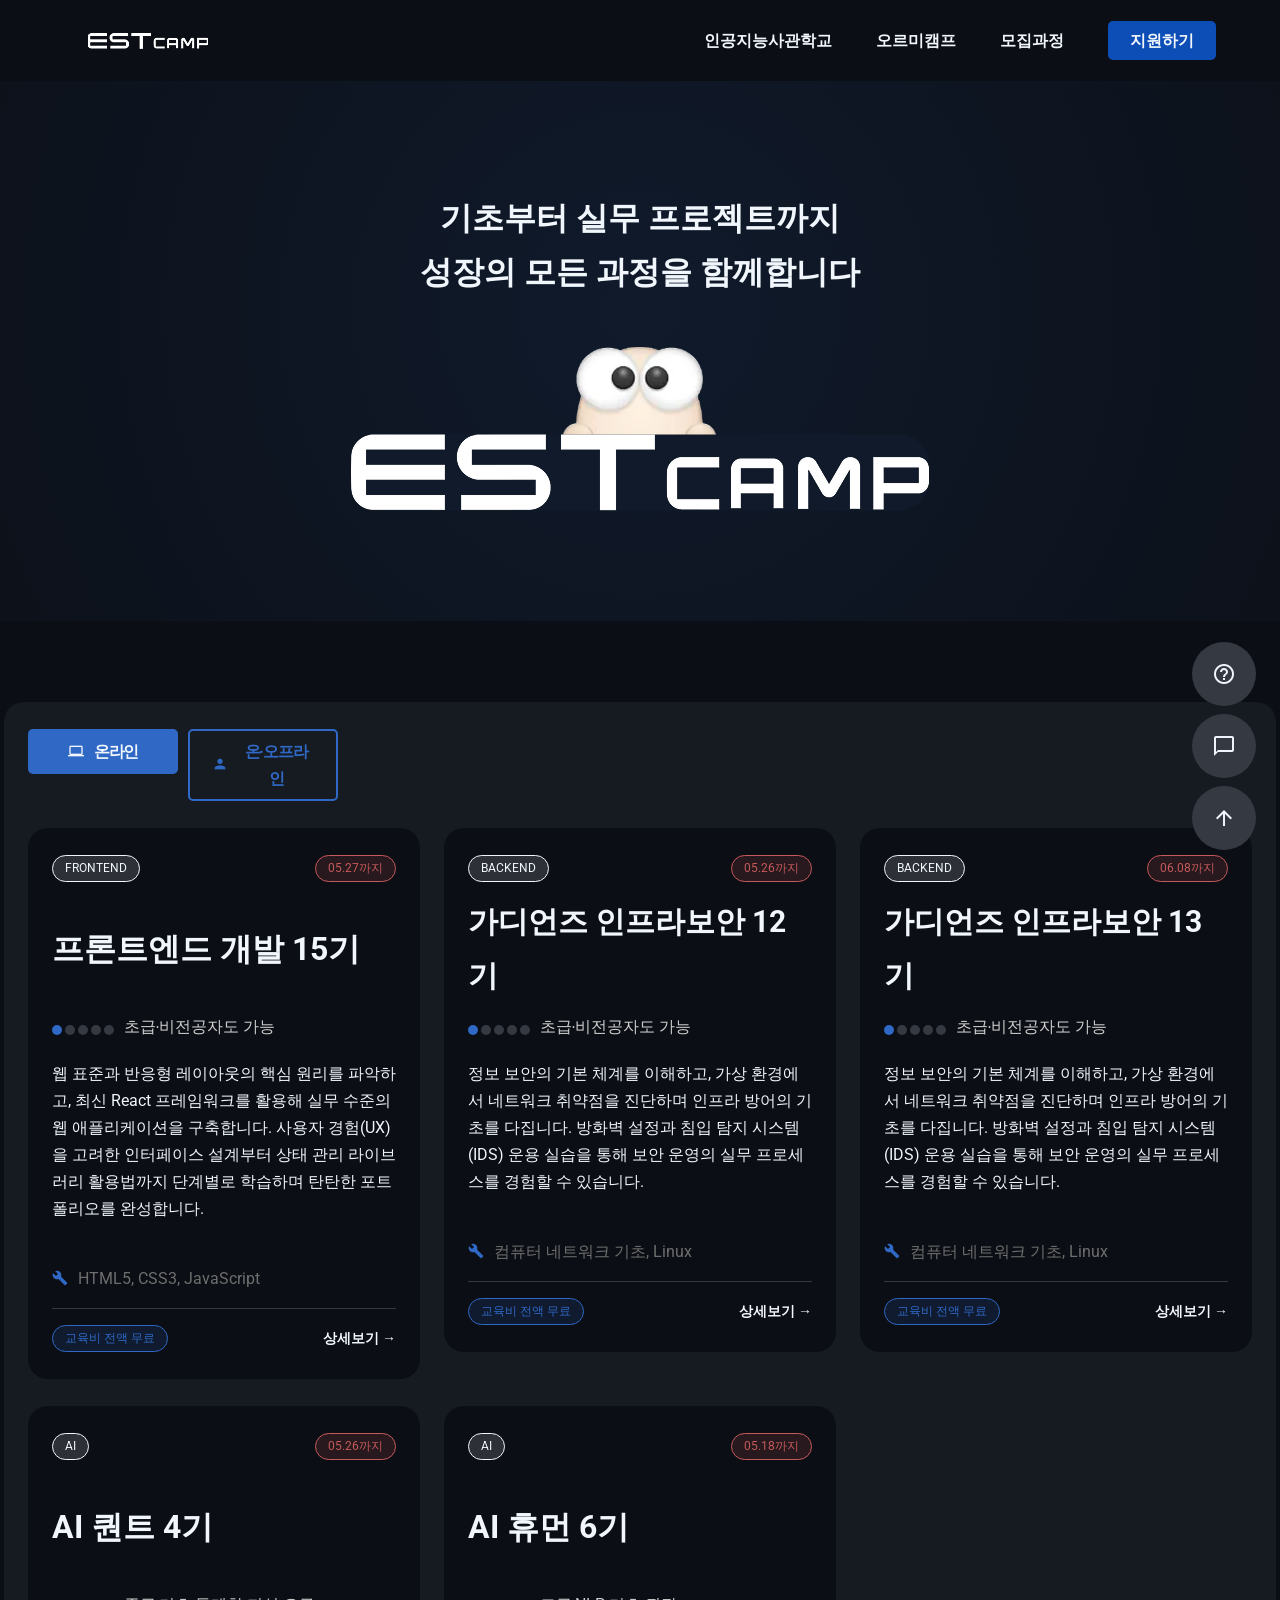
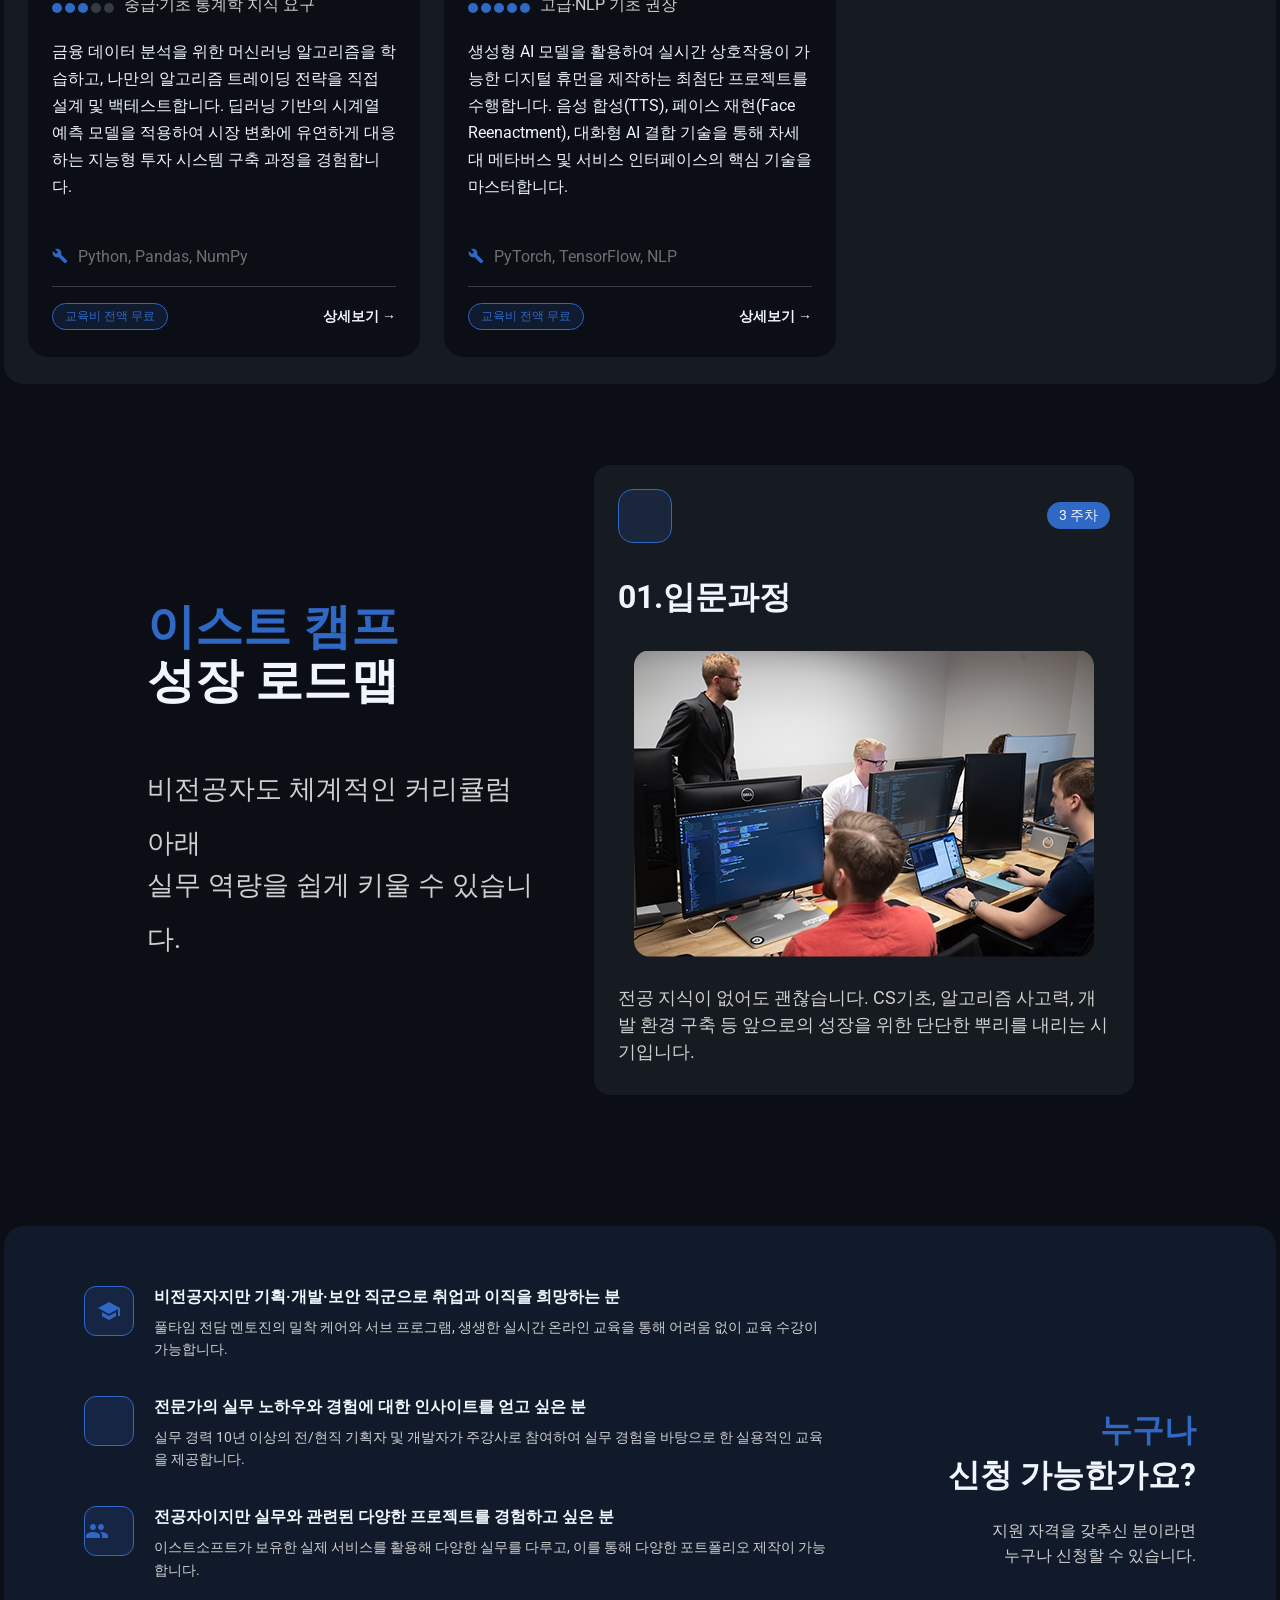
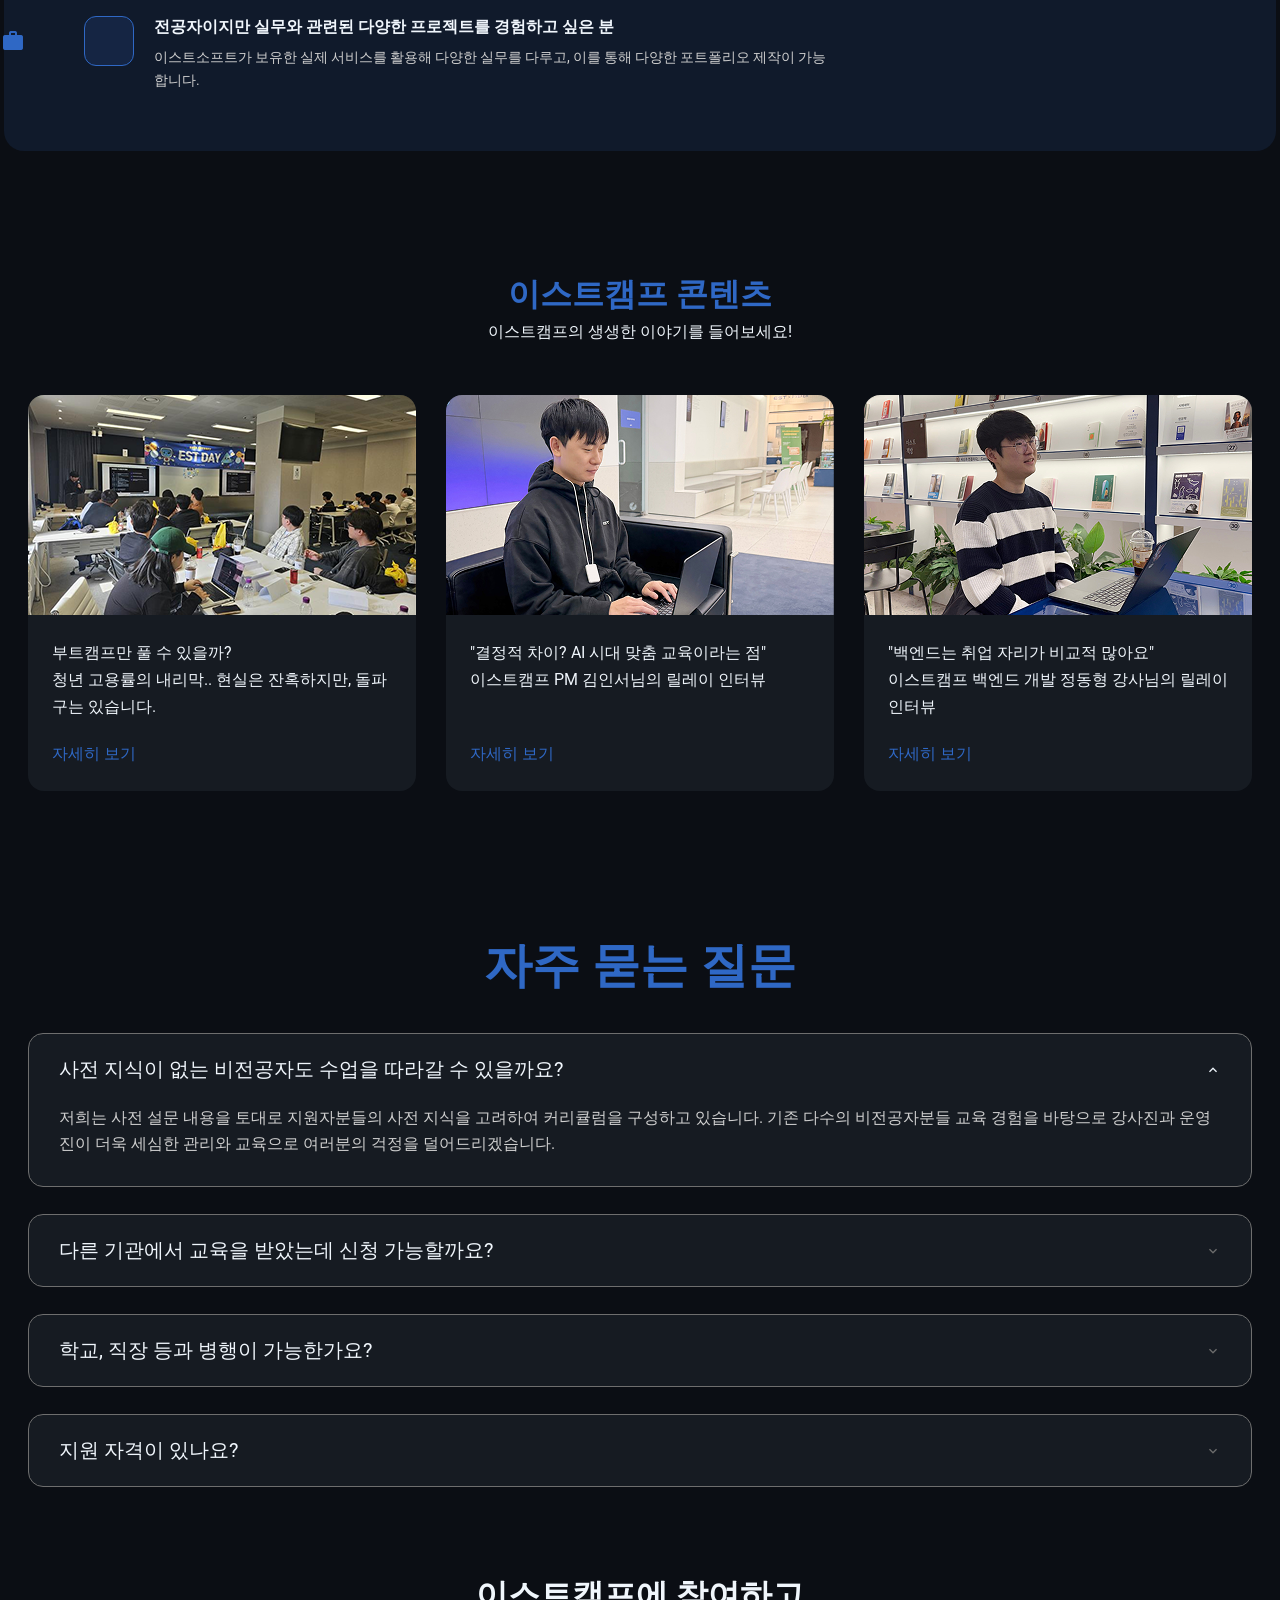
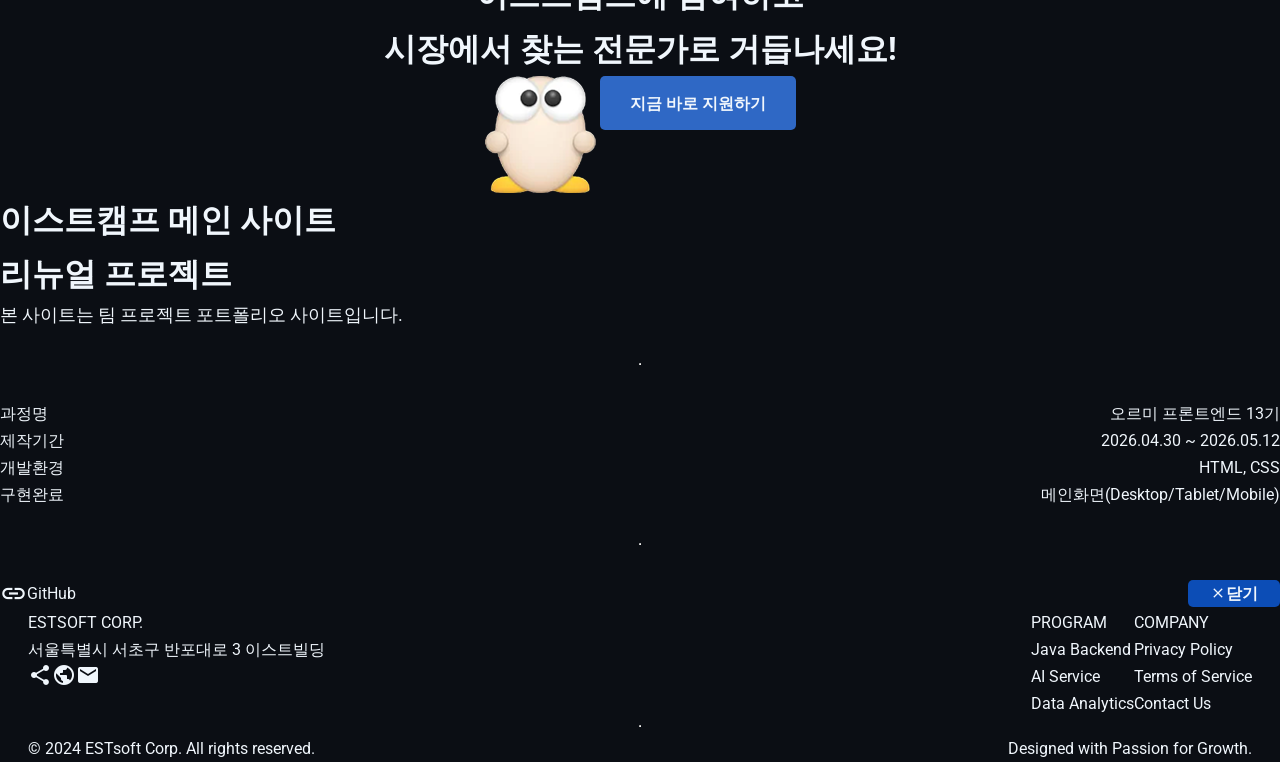
==== index.html @ 7a2b8f7e "Merge branch 'main' into feature-faq/quick" ====
<!doctype html>
<html lang="ko">
  <head>
    <meta charset="UTF-8" />
    <meta name="viewport" content="width=device-width, initial-scale=1.0" />
    <title>이스트캠프 - 신청 안내</title>
    <link rel="preconnect" href="https://fonts.googleapis.com" />
    <link rel="preconnect" href="https://fonts.gstatic.com" crossorigin />
    <link
      href="https://fonts.googleapis.com/css2?family=Open+Sans:ital,wght@0,300..800;1,300..800&family=Roboto:wght@400;700&display=swap"
      rel="stylesheet"
    />
    <link
      href="https://fonts.googleapis.com/icon?family=Material+Icons"
      rel="stylesheet"
    />
    <link rel="stylesheet" href="css/common.css" />
    <link rel="stylesheet" href="css/index.css" />
  </head>

  <body>
    <!-- header / hero 박은수 -->
    <!-- 
    <section class="qna-section">
      <h2 class="hidden">질문 및 답변 영역</h2>
      <div class="qna-list">
        <div class="qna-item">
          <div class="icon-box">
            <img src="image/icon.svg" alt="아이콘" />
          </div>
          <div class="qna-text">
            <strong
              >비전공자이지만 기획·개발·보안 직군으로 취업과 이직을 희망하는
              분</strong
            >
            <p>
              기초부터 실무까지 체계적으로 학습하여 커리어 전환을 도와드립니다.
            </p>
          </div>
        </div>

        <div class="qna-item">
          <div class="icon-box">
            <img src="image/icon.svg" alt="아이콘" />
          </div>
          <div class="qna-text">
            <strong
              >전문가의 실무 노하우와 현업에 대한 인사이트를 얻고 싶은
              분</strong
            >
            <p>현업 전문가의 멘토링을 통해 실전 감각을 익힐 수 있습니다.</p>
          </div>
        </div>

      </div>

      <div class="qna-header">
        <h2><span class="highlight">누구나</span><br />신청 가능한가요?</h2>
        <p>지원 자격을 갖추신 분이라면<br />누구나 신청할 수 있습니다.</p>
      </div>
    </section>
    <header>
      <div class="nav-container">
        <h1>
          <a href="index.html">
            <img src="" alt="Logo">
            <span>Logo</span>
          </a>
        </h1>
        <ul>
          <li><a href="">인공지능사관학교</a></li>
          <li><a href="">오르미캠프</a></li>
          <li><a href="">모집과정</a></li>
          <li><button class="nav-CTA">지원하기</button></a></li>
        </ul>
      </div>
    </header>

    <main>
      <section class="hero">
        <h3>기초부터 실무프로잭트까지</h3>
        <h3>성장의 모든 과정을 함께합니다.</h3>
        <img src="" alt="logo-image">
        <img src="" alt="Logo">
      </section>
      -->

    <!-- 1st_project_nav -->
    <header>
      <div class="container">
        <div class="display-flex justify-content-between align-items-center">
          <h1 class="logo">
            <a href="index.html" class="display-flex">
              <img src="image/logo.png" alt="acme logo" />
              <span class="hidden-text">EST CAMP</span>
            </a>
          </h1>
          <nav>
            <button class="hamburger-btn" id="hamburger">
              <span></span>
              <span></span>
              <span></span>
            </button>

            <ul class="display-flex align-items-center">
              <li>
                <a href="#" class="nav-link-base text-link-m"
                  >인공지능사관학교</a
                >
              </li>
              <li>
                <a href="#" class="nav-link-base text-link-m">오르미캠프</a>
              </li>
              <li>
                <a href="#" class="nav-link-base text-link-m">모집과정</a>
              </li>
              <li>
                <a href="#" class="nav-link-base text-link-m cta-base cta-nav"
                  >지원하기</a
                >
              </li>
            </ul>
          </nav>
        </div>
      </div>
    </header>

    <main class="display-flex flex-column">
      <section
        class="hero-wrapper display-flex justify-content-center align-items-center"
      >
        <div
          class="display-flex flex-column justify-content-center align-items-center"
        >
          <div class="display-flex flex-column align-items-center">
            <h2 class="text-heading-m">기초부터 실무 프로젝트까지</h2>
            <h2 class="text-heading-m">성장의 모든 과정을 함께합니다</h2>
          </div>
          <div><img src="image/hero_logo.png" alt="hero_logo" /></div>
        </div>
      </section>
      <!-- 1st_project_nav -->

      <!-- 주후산: 강좌 소개 -->
      <section id="course" class="container course-wrapper">
        <!-- toggle button -->
        <input
          type="radio"
          id="toggle-online"
          name="course-type"
          class="hidden-radio"
          checked
        />
        <input
          type="radio"
          id="toggle-both"
          name="course-type"
          class="hidden-radio"
        />
        <div class="cta-group display-flex" style="gap: 10px">
          <label for="toggle-online" class="toggle-label">
            <a
              href="#"
              class="cta-base cta-icon text-link-m text-center justify-content-center online-btn"
              ><span class="material-icons text-body-icon-m">computer</span
              >온라인</a
            >
          </label>
          <label for="toggle-both" class="toggle-label">
            <a
              href="#"
              class="cta-base cta-icon text-link-m text-center justify-content-center both-btn"
              ><span class="material-icons text-body-icon-m">person</span
              >온&middot;오프라인</a
            >
          </label>
        </div>
        <!-- toggle button -->

        <div class="display-flex flex-column justify-content-between row-gap-1">
          <div class="course-card-row display-flex">
            <article class="course-card">
              <div class="display-flex flex-column row-gap-1">
                <div
                  class="course-card-header display-flex justify-content-between"
                >
                  <span class="info-rounded text-body-s-auto-upper"
                    >frontend</span
                  ><span class="info-rounded text-body-s-auto-upper"
                    >05.27까지</span
                  >
                </div>
                <div class="course-card-title display-flex align-items-center">
                  <h3 class="text-heading-m">프론트엔드 개발 15기</h3>
                </div>
                <div class="course-card-main display-flex flex-column">
                  <!-- <div class="display-flex flex-column"> -->
                  <div class="course-card-main-difficulty display-flex">
                    <ul class="display-flex">
                      <li class="display-flex align-items-center">
                        <span class="difficulty-gui"></span>
                      </li>
                      <li class="display-flex align-items-center">
                        <span class="difficulty-gui-off"></span>
                      </li>
                      <li class="display-flex align-items-center">
                        <span class="difficulty-gui-off"></span>
                      </li>
                      <li class="display-flex align-items-center">
                        <span class="difficulty-gui-off"></span>
                      </li>
                      <li class="display-flex align-items-center">
                        <span class="difficulty-gui-off"></span>
                      </li>
                    </ul>
                    <span class="text-body-s-auto"
                      >초급&#8231;비전공자도 가능</span
                    >
                  </div>
                  <p class="text-body-m">
                    웹 표준과 반응형 레이아웃의 핵심 원리를 파악하고, 최신 React
                    프레임워크를 활용해 실무 수준의 웹 애플리케이션을
                    구축합니다. 사용자 경험(UX)을 고려한 인터페이스 설계부터
                    상태 관리 라이브러리 활용법까지 단계별로 학습하며 탄탄한
                    포트폴리오를 완성합니다.
                  </p>
                  <!-- </div> -->
                  <!-- <div> -->
                  <div class="course-card-main-stack display-flex">
                    <span class="material-icons text-body-icon-m">build</span>
                    <span>HTML5, CSS3, JavaScript</span>
                  </div>
                  <hr />
                  <div
                    class="course-card-main-cta display-flex justify-content-between"
                  >
                    <span class="info-rounded text-body-s-auto"
                      >교육비 전액 무료</span
                    >
                    <a href="#" class="text-link-s">상세보기 &rarr;</a>
                  </div>
                  <!-- </div> -->
                </div>
              </div>
            </article>
            <article class="course-card">
              <div class="display-flex flex-column row-gap-1">
                <div
                  class="course-card-header display-flex justify-content-between"
                >
                  <span class="info-rounded text-body-s-auto-upper"
                    >backend</span
                  ><span class="info-rounded text-body-s-auto-upper"
                    >05.26까지</span
                  >
                </div>
                <div class="course-card-title display-flex align-items-center">
                  <h3 class="text-heading-s">가디언즈 인프라보안 12기</h3>
                </div>
                <div class="course-card-main display-flex flex-column">
                  <!-- <div class="display-flex flex-column"> -->
                  <div class="course-card-main-difficulty display-flex">
                    <ul class="display-flex">
                      <li class="display-flex align-items-center">
                        <span class="difficulty-gui"></span>
                      </li>
                      <li class="display-flex align-items-center">
                        <span class="difficulty-gui-off"></span>
                      </li>
                      <li class="display-flex align-items-center">
                        <span class="difficulty-gui-off"></span>
                      </li>
                      <li class="display-flex align-items-center">
                        <span class="difficulty-gui-off"></span>
                      </li>
                      <li class="display-flex align-items-center">
                        <span class="difficulty-gui-off"></span>
                      </li>
                    </ul>
                    <span class="text-body-s-auto"
                      >초급&#8231;비전공자도 가능</span
                    >
                  </div>
                  <p class="text-body-m">
                    정보 보안의 기본 체계를 이해하고, 가상 환경에서 네트워크
                    취약점을 진단하며 인프라 방어의 기초를 다집니다. 방화벽
                    설정과 침입 탐지 시스템(IDS) 운용 실습을 통해 보안 운영의
                    실무 프로세스를 경험할 수 있습니다.
                  </p>
                  <!-- </div> -->
                  <!-- <div> -->
                  <div class="course-card-main-stack display-flex">
                    <span class="material-icons text-body-icon-m">build</span>
                    <span>컴퓨터 네트워크 기초, Linux</span>
                  </div>
                  <hr />
                  <div
                    class="course-card-main-cta display-flex justify-content-between"
                  >
                    <span class="info-rounded text-body-s-auto"
                      >교육비 전액 무료</span
                    >
                    <a href="#" class="text-link-s">상세보기 &rarr;</a>
                  </div>
                  <!-- </div> -->
                </div>
              </div>
            </article>
            <article class="course-card">
              <div class="display-flex flex-column row-gap-1">
                <div
                  class="course-card-header display-flex justify-content-between"
                >
                  <span class="info-rounded text-body-s-auto-upper"
                    >backend</span
                  ><span class="info-rounded text-body-s-auto-upper"
                    >06.08까지</span
                  >
                </div>
                <div class="course-card-title display-flex align-items-center">
                  <h3 class="text-heading-s">가디언즈 인프라보안 13기</h3>
                </div>
                <div class="course-card-main display-flex flex-column">
                  <!-- <div class="display-flex flex-column"> -->
                  <div class="course-card-main-difficulty display-flex">
                    <ul class="display-flex">
                      <li class="display-flex align-items-center">
                        <span class="difficulty-gui"></span>
                      </li>
                      <li class="display-flex align-items-center">
                        <span class="difficulty-gui-off"></span>
                      </li>
                      <li class="display-flex align-items-center">
                        <span class="difficulty-gui-off"></span>
                      </li>
                      <li class="display-flex align-items-center">
                        <span class="difficulty-gui-off"></span>
                      </li>
                      <li class="display-flex align-items-center">
                        <span class="difficulty-gui-off"></span>
                      </li>
                    </ul>
                    <span class="text-body-s-auto"
                      >초급&#8231;비전공자도 가능</span
                    >
                  </div>
                  <p class="text-body-m">
                    정보 보안의 기본 체계를 이해하고, 가상 환경에서 네트워크
                    취약점을 진단하며 인프라 방어의 기초를 다집니다. 방화벽
                    설정과 침입 탐지 시스템(IDS) 운용 실습을 통해 보안 운영의
                    실무 프로세스를 경험할 수 있습니다.
                  </p>
                  <!-- </div> -->
                  <!-- <div> -->
                  <div class="course-card-main-stack display-flex">
                    <span class="material-icons text-body-icon-m">build</span>
                    <span>컴퓨터 네트워크 기초, Linux</span>
                  </div>
                  <hr />
                  <div
                    class="course-card-main-cta display-flex justify-content-between"
                  >
                    <span class="info-rounded text-body-s-auto"
                      >교육비 전액 무료</span
                    >
                    <a href="#" class="text-link-s">상세보기 &rarr;</a>
                  </div>
                  <!-- </div> -->
                </div>
              </div>
            </article>
          </div>
          <div class="course-card-row display-flex">
            <article class="course-card">
              <div class="display-flex flex-column row-gap-1">
                <div
                  class="course-card-header display-flex justify-content-between"
                >
                  <span class="info-rounded text-body-s-auto-upper">ai</span
                  ><span class="info-rounded text-body-s-auto-upper"
                    >05.26까지</span
                  >
                </div>
                <div class="course-card-title display-flex align-items-center">
                  <h3 class="text-heading-m">AI 퀀트 4기</h3>
                </div>
                <div class="course-card-main display-flex flex-column">
                  <!-- <div class="display-flex flex-column"> -->
                  <div class="course-card-main-difficulty display-flex">
                    <ul class="display-flex">
                      <li class="display-flex align-items-center">
                        <span class="difficulty-gui"></span>
                      </li>
                      <li class="display-flex align-items-center">
                        <span class="difficulty-gui"></span>
                      </li>
                      <li class="display-flex align-items-center">
                        <span class="difficulty-gui"></span>
                      </li>
                      <li class="display-flex align-items-center">
                        <span class="difficulty-gui-off"></span>
                      </li>
                      <li class="display-flex align-items-center">
                        <span class="difficulty-gui-off"></span>
                      </li>
                    </ul>
                    <span class="text-body-s-auto"
                      >중급&#8231;기초 통계학 지식 요구</span
                    >
                  </div>
                  <p class="text-body-m">
                    금융 데이터 분석을 위한 머신러닝 알고리즘을 학습하고, 나만의
                    알고리즘 트레이딩 전략을 직접 설계 및 백테스트합니다. 딥러닝
                    기반의 시계열 예측 모델을 적용하여 시장 변화에 유연하게
                    대응하는 지능형 투자 시스템 구축 과정을 경험합니다.
                  </p>
                  <!-- </div> -->
                  <!-- <div> -->
                  <div class="course-card-main-stack display-flex">
                    <span class="material-icons text-body-icon-m">build</span>
                    <span>Python, Pandas, NumPy</span>
                  </div>
                  <hr />
                  <div
                    class="course-card-main-cta display-flex justify-content-between"
                  >
                    <span class="info-rounded text-body-s-auto"
                      >교육비 전액 무료</span
                    >
                    <a href="#" class="text-link-s">상세보기 &rarr;</a>
                  </div>
                  <!-- </div> -->
                </div>
              </div>
            </article>
            <article class="course-card">
              <div class="display-flex flex-column row-gap-1">
                <div
                  class="course-card-header display-flex justify-content-between"
                >
                  <span class="info-rounded text-body-s-auto-upper">ai</span
                  ><span class="info-rounded text-body-s-auto-upper"
                    >05.18까지</span
                  >
                </div>
                <div class="course-card-title display-flex align-items-center">
                  <h3 class="text-heading-m">AI 휴먼 6기</h3>
                </div>
                <div class="course-card-main display-flex flex-column">
                  <!-- <div class="display-flex flex-column"> -->
                  <div class="course-card-main-difficulty display-flex">
                    <ul class="display-flex">
                      <li class="display-flex align-items-center">
                        <span class="difficulty-gui"></span>
                      </li>
                      <li class="display-flex align-items-center">
                        <span class="difficulty-gui"></span>
                      </li>
                      <li class="display-flex align-items-center">
                        <span class="difficulty-gui"></span>
                      </li>
                      <li class="display-flex align-items-center">
                        <span class="difficulty-gui"></span>
                      </li>
                      <li class="display-flex align-items-center">
                        <span class="difficulty-gui"></span>
                      </li>
                    </ul>
                    <span class="text-body-s-auto"
                      >고급&#8231;NLP 기초 권장</span
                    >
                  </div>
                  <p class="text-body-m">
                    생성형 AI 모델을 활용하여 실시간 상호작용이 가능한 디지털
                    휴먼을 제작하는 최첨단 프로젝트를 수행합니다. 음성
                    합성(TTS), 페이스 재현(Face Reenactment), 대화형 AI 결합
                    기술을 통해 차세대 메타버스 및 서비스 인터페이스의 핵심
                    기술을 마스터합니다.
                  </p>
                  <!-- </div> -->
                  <!-- <div> -->
                  <div class="course-card-main-stack display-flex">
                    <span class="material-icons text-body-icon-m">build</span>
                    <span>PyTorch, TensorFlow, NLP</span>
                  </div>
                  <hr />
                  <div
                    class="course-card-main-cta display-flex justify-content-between"
                  >
                    <span class="info-rounded text-body-s-auto"
                      >교육비 전액 무료</span
                    >
                    <a href="#" class="text-link-s">상세보기 &rarr;</a>
                  </div>
                  <!-- </div> -->
                </div>
              </div>
            </article>
          </div>
        </div>
      </section>
      <!-- 최윤지 : 성장 로드맵 시작-->
      <section class="roadmap container">
        <div class="roadmap-left display-flex flex-column row-gap-2">
          <div class="roadmap-title display-flex flex-column">
            <span class="text-heading-l">이스트 캠프</span>
            <h2 class="text-heading-l">성장 로드맵</h2>
          </div>
          <div class="roadmap-desc display-flex flex-column">
            <p class="text-body-l">비전공자도 체계적인 커리큘럼 아래</p>
            <p class="text-body-l">실무 역량을 쉽게 키울 수 있습니다.</p>
          </div>
        </div>
        <div class="roadmap-right display-flex flex-column row-gap-1">
          <div class="roadmap-card display-flex flex-column row-gap-1">
            <div
              class="roadmap-card-header display-flex justify-content-between align-items-center"
            >
              <div
                class="roadmap-card-icon display-flex align-items-center justify-content-center"
              >
                <span class="material-icons text-body-icon-l">eco</span>
              </div>
              <div class="roadmap-badge text-body-s-plus">3 주차</div>
            </div>
            <h3 class="text-heading-m">01.입문과정</h3>
            <div class="roadmap-card-image">
              <img src="image/image_1.png" alt="" />
            </div>
            <p class="roadmap-card-desc text-body-m-plus">
              전공 지식이 없어도 괜찮습니다. CS기초, 알고리즘 사고력, 개발 환경
              구축 등 앞으로의 성장을 위한 단단한 뿌리를 내리는 시기입니다.
            </p>
          </div>
          <div class="roadmap-card card-2 display-flex flex-column row-gap-1">
            <div
              class="roadmap-card-header display-flex justify-content-between align-items-center"
            >
              <div
                class="roadmap-card-icon display-flex align-items-center justify-content-center"
              >
                <span class="material-icons text-body-icon-l"
                  >local_florist</span
                >
              </div>
              <div class="roadmap-badge text-body-s-plus">3 주차</div>
            </div>
            <h3 class="text-heading-m">02.핵심역량</h3>
            <div class="roadmap-card-image">
              <img src="image/image_2.png" alt="" />
            </div>
            <p class="roadmap-card-desc text-body-m-plus">
              선택 직무의 핵심 기술 스택 학습 및 기초 프로젝트를 진행하는
              단계입니다. 실무에서 가장 많이 쓰이는 도구들을 익힙니다.
            </p>
          </div>
          <div class="roadmap-card card-3 display-flex flex-column row-gap-1">
            <div
              class="roadmap-card-header display-flex justify-content-between align-items-center"
            >
              <div
                class="roadmap-card-icon display-flex align-items-center justify-content-center"
              >
                <span class="material-icons text-body-icon-l">park</span>
              </div>
              <div class="roadmap-badge text-body-s-plus">3 주차</div>
            </div>
            <h3 class="text-heading-m">03.심화설계</h3>
            <div class="roadmap-card-image">
              <img src="image/image_3.png" alt="" />
            </div>
            <p class="roadmap-card-desc text-body-m-plus">
              아키텍처 패턴 학습, 대규모 데이터 처리 및 성능 최적화 과정을
              거치며 고급 엔지니어로 도약합니다.
            </p>
          </div>
          <div class="roadmap-card card-4 display-flex flex-column row-gap-1">
            <div
              class="roadmap-card-header display-flex justify-content-between align-items-center"
            >
              <div
                class="roadmap-card-icon display-flex align-items-center justify-content-center"
              >
                <span class="material-icons text-body-icon-l"
                  >rocket_launch</span
                >
              </div>
              <div class="roadmap-badge text-body-s-plus">3 주차</div>
            </div>
            <h3 class="text-heading-m">04.실전업무</h3>
            <div class="roadmap-card-image">
              <img src="image/image_4.png" alt="" />
            </div>
            <p class="roadmap-card-desc text-body-m-plus">
              기업 연계 실무 프로젝트 및 포트폴리오 완성 단계입니다. 실제
              비즈니스 문제를 해결하며 실무 역량을 입증합니다.
            </p>
          </div>
        </div>
      </section>
      <!-- 최윤지 : 성장 로드맵 끝-->
      <!-- 최수민 : 추천 대상 및 교육 혜택 시작 -->
      <section class="target-section">
        <div class="target-inner container">
          <h2 class="hidden">추천 대상 및 교육 혜택</h2>

          <div class="target-header">
            <h2>
              <span class="highlight">누구나</span><br />
              신청 가능한가요?
            </h2>
            <p>
              지원 자격을 갖추신 분이라면<br />
              누구나 신청할 수 있습니다.
            </p>
          </div>

          <div class="target-list">
            <div class="target-item">
              <div class="icon-box">
                <span class="material-icons">school</span>
              </div>
              <div class="target-text">
                <strong
                  >비전공자지만 기획·개발·보안 직군으로 취업과 이직을 희망하는
                  분</strong
                >
                <p>
                  풀타임 전담 멘토진의 밀착 케어와 서브 프로그램, 생생한 실시간
                  온라인 교육을 통해 어려움 없이 교육 수강이 가능합니다.
                </p>
              </div>
            </div>

            <div class="target-item">
              <div class="icon-box">
                <span class="material-icons">psychology</span>
              </div>
              <div class="target-text">
                <strong
                  >전문가의 실무 노하우와 경험에 대한 인사이트를 얻고 싶은
                  분</strong
                >
                <p>
                  실무 경력 10년 이상의 전/현직 기획자 및 개발자가 주강사로
                  참여하여 실무 경험을 바탕으로 한 실용적인 교육을 제공합니다.
                </p>
              </div>
            </div>

            <div class="target-item">
              <div class="icon-box">
                <span class="material-icons">groups</span>
              </div>
              <div class="target-text">
                <strong
                  >전공자이지만 실무와 관련된 다양한 프로젝트를 경험하고 싶은
                  분</strong
                >
                <p>
                  이스트소프트가 보유한 실제 서비스를 활용해 다양한 실무를
                  다루고, 이를 통해 다양한 포트폴리오 제작이 가능합니다.
                </p>
              </div>
            </div>

            <div class="target-item">
              <div class="icon-box">
                <span class="material-icons">work_outline</span>
              </div>
              <div class="target-text">
                <strong
                  >전공자이지만 실무와 관련된 다양한 프로젝트를 경험하고 싶은
                  분</strong
                >
                <p>
                  이스트소프트가 보유한 실제 서비스를 활용해 다양한 실무를
                  다루고, 이를 통해 다양한 포트폴리오 제작이 가능합니다.
                </p>
              </div>
            </div>
          </div>
        </div>
      </section>

      <section class="contents-section">
        <div class="contents-inner container">
          <div class="contents-header">
            <h2>이스트캠프 콘텐츠</h2>
            <p>이스트캠프의 생생한 이야기를 들어보세요!</p>
          </div>

          <div class="card-list">
            <article class="contents-card">
              <div class="card-image">
                <img src="./image/content1.png" alt="부트캠프 취업 이야기" />
              </div>
              <div class="card-body">
                <h3>부트캠프만 풀 수 있을까?</h3>
                <p>
                  청년 고용률의 내리막.. 현실은 잔혹하지만, 돌파구는 있습니다.
                </p>
                <a href="#" class="more-link">자세히 보기</a>
              </div>
            </article>

            <article class="contents-card">
              <div class="card-image">
                <img src="./image/content2.png" alt="PM 인터뷰" />
              </div>
              <div class="card-body">
                <h3>"결정적 차이? AI 시대 맞춤 교육이라는 점"</h3>
                <p>이스트캠프 PM 김인서님의 릴레이 인터뷰</p>
                <a href="#" class="more-link">자세히 보기</a>
              </div>
            </article>

            <article class="contents-card">
              <div class="card-image">
                <img src="./image/content3.png" alt="백엔드 강사 인터뷰" />
              </div>
              <div class="card-body">
                <h3>"백엔드는 취업 자리가 비교적 많아요"</h3>
                <p>이스트캠프 백엔드 개발 정동형 강사님의 릴레이 인터뷰</p>
                <a href="#" class="more-link">자세히 보기</a>
              </div>
            </article>
          </div>
        </div>
    </div>
</section>
<!-- 최수민 : 추천 대상 및 교육 혜택 끝 -->

 <!-- 최성호: FAQ 섹션 -->
<section class="faq-section">
  <div class="container">
    <h2 class="faq-title">자주 묻는 질문</h2>

    <ul class="faq-list">
      <!-- 첫 번째 질문 -->
      <li class="faq-item is-open">
        <button type="button" class="faq-question" aria-expanded="true">
          <span>사전 지식이 없는 비전공자도 수업을 따라갈 수 있을까요?</span>
          <span class="material-icons icon-arrow">expand_more</span>
        </button>
        <div class="faq-answer">
          <p>저희는 사전 설문 내용을 토대로 지원자분들의 사전 지식을 고려하여 커리큘럼을 구성하고 있습니다. 기존 다수의 비전공자분들 교육 경험을 바탕으로 강사진과 운영진이 더욱 세심한 관리와 교육으로 여러분의 걱정을 덜어드리겠습니다.</p>
        </div>
      </li>

      <!-- 두 번째 질문 -->
      <li class="faq-item">
        <button type="button" class="faq-question" aria-expanded="false">
          <span>다른 기관에서 교육을 받았는데 신청 가능할까요?</span>
          <span class="material-icons icon-arrow">expand_more</span>
        </button>
        <div class="faq-answer">
          <p>네, 가능합니다. 중복 수혜 여부는 내일배움카드 발급 상태에 따라 달라질 수 있으니 고용노동부를 통해 확인해 보시는 것이 가장 정확합니다.</p>
        </div>
      </li>

      <!-- 세 번째 질문 -->
      <li class="faq-item">
        <button type="button" class="faq-question" aria-expanded="false">
          <span>학교, 직장 등과 병행이 가능한가요?</span>
          <span class="material-icons icon-arrow">expand_more</span>
        </button>
        <div class="faq-answer">
          <p>본 과정은 풀타임(월~금, 09:00~18:00) 실시간 교육으로 진행되므로 원활한 학습을 위해 학업이나 직장 병행은 어렵습니다.</p>
        </div>
      </li>

      <!-- 네 번째 질문 -->
      <li class="faq-item">
        <button type="button" class="faq-question" aria-expanded="false">
          <span>지원 자격이 있나요?</span>
          <span class="material-icons icon-arrow">expand_more</span>
        </button>
        <div class="faq-answer">
          <p>내일배움카드 발급이 가능하신 분이라면 누구나 지원 가능합니다. 개발에 대한 열정만 가지고 오세요!</p>
        </div>
      </li>
    </ul>
  </div>
</section>
    <!-- 최성호: FAQ 끝 -->

<!-- 최성호: 퀵 메뉴 -->
<aside class="quick-menu">
  <ul class="quick-list">
    <li>
      <button type="button" class="quick-btn" aria-label="도움말">
        <span class="material-icons">help_outline</span>
      </button>
    </li>
    <li>
      <button type="button" class="quick-btn" aria-label="채팅 문의">
        <span class="material-icons">chat_bubble_outline</span>
      </button>
    </li>
    <li>
      <button type="button" class="quick-btn toggle-btn" aria-label="위로 가기">
        <span class="material-icons">arrow_upward</span>
      </button>
    </li>
  </ul>
</aside>
<!-- 최성호: 퀵 메뉴 끝 -->

      <!-- CTA 박은수 -->
      <!-- 
      <section class="cta-section">
        <div class="cta-inner container">
          <h2>
            이스트캠프에 참여하고 <br />
            <span class="highlight">시장에서 찾는 전문가</span>로 거듭나세요!
          </h2>
          <div class="cta-image">
            <img src="image/character-image.png" alt="이스트캠프 캐릭터" />
          </div>
          <button class="big-cta">지금 바로 지원하기</button>
        </div>
      </section>
       -->

      <!-- 주후산: 푸터 CTA -->
      <section
        class="footer-cta-section display-flex justify-content-center align-items-center"
      >
        <div
          class="display-flex flex-column justify-content-center align-items-center"
        >
          <div class="display-flex flex-column align-items-center">
            <h2 class="text-heading-m">이스트캠프에 참여하고</h2>
            <h2 class="text-heading-m">
              <strong>시장에서 찾는 전문가</strong>로 거듭나세요!
            </h2>
          </div>
          <div>
            <img src="image/mascot.png" alt="hero_logo" />
            <a href="#course" class="text-link-m cta-base"
              >지금 바로 지원하기</a
            >
          </div>
        </div>
      </section>
      <!-- 주후산: 푸터 CTA -->

      <!-- 주후산: 팝업 -->
      <article id="popup" class="display-flex flex-column row-gap-1">
        <div>
          <h3 class="text-heading-m">
            이스트캠프 메인 사이트<br />
            리뉴얼 프로젝트
          </h3>
          <p class="text-body-m-plus">
            본 사이트는 팀 프로젝트 포트폴리오 사이트입니다.
          </p>
        </div>
        <hr />
        <div>
          <ul>
            <li class="display-flex justify-content-between">
              <span>과정명</span>
              <span>오르미 프론트엔드 13기</span>
            </li>
            <li class="display-flex justify-content-between">
              <span>제작기간</span>
              <span>2026.04.30 ~ 2026.05.12</span>
            </li>
            <li class="display-flex justify-content-between">
              <span>개발환경</span>
              <span>HTML, CSS</span>
            </li>
            <li class="display-flex justify-content-between">
              <span>구현완료</span>
              <span>메인화면(Desktop/Tablet/Mobile)</span>
            </li>
          </ul>
        </div>
        <hr />
        <div class="display-flex justify-content-between">
          <a
            href="https://github.com/bohem026/est_fe_13_1st_project.git"
            target="_blank"
            class="display-flex"
            ><span class="material-icons text-body-icon-l">link</span>GitHub</a
          >
          <input type="radio" id="toggle-popup" class="hidden-radio" />
          <label for="toggle-popup" class="toggle-label"
            ><a
              href="#"
              class="cta-base cta-nav text-link-m text-center justify-content-center online-btn"
              ><span class="material-icons text-body-icon-m">close</span>닫기</a
            ></label
          >
        </div>
      </article>
      <!-- 주후산: 팝업 -->
    </main>

    <footer class="display-flex flex-column">
      <div class="footer-top container display-flex justify-content-between">
        <div class="footer-info display-flex flex-column">
          <div class="footer-info-text display-flex flex-column">
            <p class="company-name">ESTSOFT CORP.</p>
            <p class="address">서울특별시 서초구 반포대로 3 이스트빌딩</p>
          </div>
          <div class="sns-icons display-flex">
            <a href="#"><span class="material-icons">share</span></a>
            <a href="#"><span class="material-icons">public</span></a>
            <a href="#"><span class="material-icons">mail</span></a>
          </div>
        </div>
        <div class="footer-links display-flex">
          <div
            class="link-column display-flex flex-column justify-content-between"
          >
            <strong>PROGRAM</strong>
            <ul class="display-flex flex-column">
              <li><a href="#">Java Backend</a></li>
              <li><a href="#">AI Service</a></li>
              <li><a href="#">Data Analytics</a></li>
            </ul>
          </div>
          <div
            class="link-column display-flex flex-column justify-content-between"
          >
            <strong>COMPANY</strong>
            <ul class="display-flex flex-column">
              <li><a href="#">Privacy Policy</a></li>
              <li><a href="#">Terms of Service</a></li>
              <li><a href="#">Contact Us</a></li>
            </ul>
          </div>
        </div>
      </div>
      <div class="footer-bottom-wrapper display-flex flex-column">
        <hr class="footer-divider" />
        <div class="footer-bottom display-flex flex-column align-items-center">
          <div
            class="bottom-text container display-flex justify-content-between"
          >
            <p class="copyright">© 2024 ESTsoft Corp. All rights reserved.</p>
            <p class="slogan">Designed with Passion for Growth.</p>
          </div>
        </div>
      </div>
    </footer>
  </body>
</html>
---- css/common.css ----
@import url("normalize.css");
@import url("reset.css");
@import url("font-utility.css");
@import url("flex-utility.css");

:root {
  /*=========================== Layout ===========================*/
  --base-font: 16px;
  --base-row-unit: 27px;
  --base-col-unit: 24px;

  /*=========================== Color styles =====================*/
  /* Black & Gray */
  --color-black: #0b0e14;
  --color-light-black: #161b22;
  --color-gray: #353941;
  --color-light-gray: #6e6e6e;
  --color-light-gray-low-transparency: rgba(110, 110, 110, 0.15);
  --color-super-light-gray: #cfcfcf;
  --color-icon-gray: #8b9491;

  /* Navy & Primary */
  --color-navy: #101a2b;
  --color-primary: #0c4db6;
  --color-primary-low-transparency: rgba(12, 77, 182, 0.15);
  --color-light-primary: #2f68c5;
  --color-light-primary-low-transparency: rgba(47, 104, 197, 0.15);

  /* White & Accents */
  --color-white: #f0f6fc;
  --color-white-low-transparency: rgba(240, 246, 252, 0.15);
  --color-red: #c65a5a;
  --color-red-low-transparency: rgba(198, 90, 90, 0.15);
  --color-transparent: rgba(255, 255, 255, 0);
  --color-roadmap-card-2: #6366f1;
  --color-roadmap-card-3: #16a34a;
  --color-roadmap-card-4: #b45309;

  /*=========================== Text-size styles ==================*/
  /* Link */
  --font-link-s: calc(var(--base-font) * 0.875); /* 14px */
  --font-link-m: var(--base-font); /* 16px */

  /* Body */
  --font-body-s-auto-upper: calc(var(--base-font) * 0.75); /* 12px */
  --font-body-s-plus: calc(var(--base-font) * 0.875); /* 14px */
  --font-body-s-plus-auto: calc(var(--base-font) * 0.875); /* 14px */
  --font-body-m: var(--base-font); /* 16px */
  --font-body-m-plus: calc(var(--base-font) * 1.125); /* 18px */
  --font-body-m-plus-2: calc(var(--base-font) * 1.25); /* 20px */
  --font-body-m-plus-2-upper: calc(var(--base-font) * 1.5); /* 24px */
  --font-body-l: calc(var(--base-font) * 1.6875); /* 27px */
  --font-body-icon-m: var(--base-font); /* 16px */
  --font-body-icon-l: calc(var(--base-font) * 1.6875); /* 27px */

  /* Heading */
  --font-heading-s: calc(var(--base-font) * 1.875); /* 30px */
  --font-heading-m: calc(var(--base-font) * 2); /* 32px */
  --font-heading-l: calc(var(--base-font) * 3); /* 48px */
  --font-heading-xl: calc(var(--base-font) * 3.4375); /* 55px */
}

body {
  background-color: var(--color-black);
  /* font-family: "Open Sans", sans-serif;
  font-size:var(--base-font);
  line-height:var(--base-unit); */
  font:
    var(--base-font)/var(--base-row-unit) "Roboto",
    sans-serif;
  color: var(--color-white);
}

.container {
  max-width: 1272px;
  width: 100%;
  margin: 0 auto;
  padding: 0 24px;
  box-sizing: border-box;
}

.hidden {
  position: absolute;
  width: 1px;
  height: 1px;
  margin: -1px;
  overflow: hidden;
  clip-path: polygon(0 0, 0 0, 0 0);
}
---- css/index.css ----
.cta-base {
  /* layout */
  height: calc(var(--base-row-unit) * 2);
  padding: 0 30px;
  display: inline-flex;
  align-items: center;
  box-sizing: border-box;
  /* style */
  border-radius: 5px;
  background: var(--color-light-primary);
  color: var(--color-white);
}

/*============== 주후산: 1st_project_nav ==============*/
.cta-nav {
  height: fit-content;
  padding: 0 22px;
  background: var(--color-primary);
}

.nav-link-base {
  height: 39px;
  /* padding: 0 22px; */
}
/*============== 주후산: 1st_project_nav ==============*/

.cta-icon {
  width: 150px;
  height: fit-content;
  padding: 8.75px 22px;
  gap: 10px;
  letter-spacing: -1.2px;
}

.cta-reversed {
  /* layout */
  padding-top: 6.75px;
  padding-bottom: 6.75px;
  /* style */
  background: var(--color-transparent);
  color: var(--color-light-primary);
  border: 2px solid var(--color-light-primary);
}

.info-rounded {
  /* layout */
  height: var(--base-row-unit);
  padding: 3.75px 12px;
  display: inline-flex;
  align-items: center;
  box-sizing: border-box;
  /* style */
  border-radius: 9999px;
  background: var(--color-white-low-transparency);
  border: 1px solid var(--color-white);
}

/*============== 주후산: 1st_project_nav ==============*/
/*======= nav =======*/
.hidden-text {
  position: absolute;
  clip-path: inset(50%);
  width: 1px;
  height: 1px;
  overflow: hidden;
}
header {
  position: fixed;
  top: 0;
  left: 0;
  width: 100%;
  z-index: 1000;
  background-color: var(--color-black);
}
header > div:first-child {
  padding-top: 0;
  padding-bottom: 0;
}
header > div > div {
  height: calc(var(--base-row-unit) * 3);
  width: calc(100% - calc(var(--base-col-unit) * 4));
  padding-left: var(--base-col-unit);
  margin: auto;
}
nav > ul {
  gap: 44px;
}
.logo {
  align-items: center;
}
.hamburger-btn {
  display: none;
  flex-direction: column;
  gap: 5px;
  background: none;
  border: none;
  cursor: pointer;
}
.hamburger-btn span {
  display: block;
  width: 25px;
  height: 3px;
  background-color: var(--color-white);
}
/*======= nav =======*/

/*======= hero =======*/
.hero-wrapper {
  height: 540px;
  padding-top: calc(var(--base-row-unit) * 3);
  margin-bottom: calc(var(--base-row-unit) * 3);
  background: radial-gradient(
    circle 960px at center,
    var(--color-navy) 0%,
    var(--color-black) 100%
  );
}
.hero-wrapper > div {
  width: fit-content;
  height: 100%;
  gap: 47.5px;
}
/*======= hero =======*/

@media (max-width: 767px) {
  .hamburger-btn {
    display: flex;
  }
  nav > ul {
    /* layout */
    flex-direction: column;
    position: absolute;
    top: calc(var(--base-row-unit) * 3 + 10px);
    right: var(--base-col-unit);
    width: 200px;
    z-index: 9999;
    padding: 20px;
    gap: var(--base-row-unit);
    /* style */
    background: var(--color-light-black);
    border-radius: 10px;
    box-shadow: 0 4px 10px rgba(0, 0, 0, 0.3);
  }
  nav > ul li:last-child > a {
    background-color: transparent;
    height: fit-content;
  }

  .hero-wrapper > div {
    scale: calc(100vw / 767px);
  }
}
/*============== 주후산: 1st_project_nav ==============*/

/*============== 주후산: 강좌 소개 ==============*/
.course-wrapper {
  /* layout */
  height: fit-content;
  padding: var(--base-row-unit) var(--base-col-unit);
  display: flex;
  flex-direction: column;
  gap: var(--base-row-unit);
  box-sizing: border-box;
  /* style */
  background-color: var(--color-light-black);
  border-radius: 20px;
}

/*--- toggle button ---*/
.hidden-radio {
  display: none;
}
.toggle-label {
  cursor: pointer;
}
.toggle-label a {
  pointer-events: none;
}

#toggle-online:checked ~ .cta-group .both-btn,
#toggle-both:checked ~ .cta-group .online-btn {
  /* layout */
  padding-top: 6.75px;
  padding-bottom: 6.75px;
  /* style */
  background: var(--color-transparent);
  color: var(--color-light-primary);
  border: 2px solid var(--color-light-primary);
}
/*--- toggle button ---*/

.course-card {
  /* layout */
  width: 392px;
  height: fit-content;
  padding: var(--base-row-unit) var(--base-col-unit);
  box-sizing: border-box;
  /* style */
  background: var(--color-black);
  border-radius: 20px;
  /* animation */
  transition: transform 0.3s ease;
}

.course-card:hover {
  /* animation */
  transform: scale(1.02);
  box-shadow: 1px 1px 15px rgba(255, 255, 0, 0.75);
}

.course-card-row {
  width: 100%;
  gap: var(--base-col-unit);
}

/* 
.course-wrapper > div:last-child > div:last-child article:last-child {
  background: var(--color-transparent);
}
   */

.course-card-header > span:last-child {
  background: var(--color-red-low-transparency);
  border-color: var(--color-red);
  color: var(--color-red);
}

.course-card-title {
  height: calc(var(--base-row-unit) * 3);
}

.course-card-main {
  gap: 16px;
}

.course-card-main p {
  margin-bottom: var(--base-row-unit);
}

.course-card-main hr {
  border: 0;
  height: 1px;
  width: 100%;
  margin: 0;
  background: var(--color-gray);
}

.course-card-title {
  height: calc(var(--base-row-unit) * 3);
}

.course-card-main-difficulty {
  gap: 10px;
  height: var(--base-row-unit);
}

.course-card-main-difficulty > span {
  font-size: var(--base-font);
}

.course-card-main-difficulty > ul {
  display: flex;
  gap: 3px;
}

.course-card-main-difficulty > span {
  color: var(--color-super-light-gray);
}

.difficulty-gui {
  /* layout */
  display: flex;
  align-items: center;
  width: 10px;
  height: 10px;
  /* style */
  background-color: var(--color-light-primary);
  border-radius: 50%;
}

.difficulty-gui-off {
  /* layout */
  display: flex;
  align-items: center;
  width: 10px;
  height: 10px;
  /* style */
  background-color: var(--color-gray);
  border-radius: 50%;
}

.course-card-main-stack {
  gap: 10px;
}

.course-card-main-stack span:first-child {
  color: var(--color-light-primary);
}

.course-card-main-stack span:last-child {
  color: var(--color-light-gray);
}

.course-card-main-cta span {
  background: var(--color-light-primary-low-transparency);
  border-color: var(--color-light-primary);
  color: var(--color-light-primary);
}

@media (max-width: 1023px) {
  /* .container {
    width: 100%;
  } */

  .course-wrapper {
    border-radius: 0px;
    padding-top: 27px;
  }

  .course-card-row {
    flex-direction: column;
    align-items: center;
    width: 100%;
    height: calc(100% + 27px);
  }

  .course-card {
    /* layout */
    width: 100%;
  }

  .course-card:hover {
    /* animation */
    transform: scale(1.01);
  }

  .course-card-title {
    height: fit-content;
  }
}
/*============== 주후산: 강좌 소개 ==============*/

/* 최윤지: roadmap 시작 */
.roadmap {
  display: flex;
  align-items: flex-start;
  justify-content: center;
  padding: calc(var(--base-row-unit) * 3) calc(var(--base-col-unit) * 2); /* 81px 48px */
  box-sizing: border-box;
  overflow: hidden;
  gap: calc(var(--base-row-unit) * 2); /* 54px */
}

/* roadmap-left */
.roadmap-left {
  width: 393px;
  padding-top: calc(var(--base-row-unit) * 2); /* 54px */
  padding-right: 0;
  display: flex;
  flex-direction: column;
  gap: calc(var(--base-row-unit) * 2); /* 54px */
  position: sticky;
  top: calc(var(--base-row-unit) * 3); /* 81px */
  box-sizing: border-box;
}

.roadmap-title {
  display: flex;
  flex-direction: column;
  gap: 0;
}

.roadmap-left span {
  font-size: var(--font-heading-l);
  line-height: calc(var(--base-row-unit) * 2);
  color: var(--color-light-primary);
  font-weight: bold;
}

.roadmap-left h2 {
  font-size: var(--font-heading-l);
  line-height: calc(var(--base-row-unit) * 2);
  color: var(--color-white);
  margin: 0;
  font-weight: bold;
}

.roadmap-desc {
  display: flex;
  flex-direction: column;
}

.roadmap-desc p {
  font-size: var(--font-body-l);
  line-height: calc(var(--base-row-unit) * 2);
  color: var(--color-super-light-gray);
  margin: 0;
}

.roadmap-desc p + p {
  margin-top: -12px;
}

/* roadmap-right */
.roadmap-right {
  width: 540px;
  max-height: 630px;
  overflow-y: scroll;
  display: flex;
  flex-direction: column;
  box-sizing: border-box;
  gap: var(--base-row-unit);
  background-color: var(--color-light-black);
  border-radius: 16px;
}

.roadmap-right::-webkit-scrollbar {
  display: none;
}

/* roadmap-card */
.roadmap-card {
  width: 540px;
  padding: var(--base-col-unit); /* 24px */
  gap: var(--base-row-unit); /* 27px */
  border-radius: 16px;
  background-color: var(--color-light-black);
  display: flex;
  flex-direction: column;
  box-sizing: border-box;
  flex-shrink: 0;
}

.roadmap-card-header {
  display: flex;
  justify-content: space-between;
  align-items: center;
  width: 100%;
  height: calc(var(--base-row-unit) * 2); /* 54px */
}

.roadmap-card-icon {
  width: calc(var(--base-row-unit) * 2); /* 54px */
  height: calc(var(--base-row-unit) * 2); /* 54px */
  padding: 13px 15px 14px 15px;
  border-radius: 15px;
  background-color: var(--color-light-primary-low-transparency);
  border: 1px solid var(--color-light-primary);
  box-sizing: border-box;
  display: flex;
  align-items: center;
  justify-content: center;
  transition: box-shadow 0.3s ease;
}

.roadmap-card-icon span {
  color: var(--color-light-primary);
  font-size: var(--font-body-icon-l);
}

.card-2 .roadmap-card-icon {
  background-color: rgba(99, 102, 241, 0.15);
  border-color: var(--color-roadmap-card-2);
}
.card-2 .roadmap-card-icon span {
  color: var(--color-roadmap-card-2);
}
.card-2 .roadmap-badge {
  background-color: var(--color-roadmap-card-2);
}
.card-3 .roadmap-card-icon {
  background-color: rgba(16, 185, 129, 0.15);
  border-color: var(--color-roadmap-card-3);
}
.card-3 .roadmap-card-icon span {
  color: var(--color-roadmap-card-3);
}
.card-3 .roadmap-badge {
  background-color: var(--color-roadmap-card-3);
}
.card-4 .roadmap-card-icon {
  background-color: rgba(251, 191, 36, 0.15);
  border-color: var(--color-roadmap-card-4);
}
.card-4 .roadmap-card-icon span {
  color: var(--color-roadmap-card-4);
}
.card-4 .roadmap-badge {
  background-color: var(--color-roadmap-card-4);
}
.roadmap-card:hover .roadmap-card-icon {
  box-shadow: 0 0 15px rgba(47, 104, 197, 0.5);
}
.card-2:hover .roadmap-card-icon {
  box-shadow: 0 0 15px rgba(99, 102, 241, 0.5);
}
.card-3:hover .roadmap-card-icon {
  box-shadow: 0 0 15px rgba(16, 185, 129, 0.5);
}
.card-4:hover .roadmap-card-icon {
  box-shadow: 0 0 15px rgba(251, 191, 36, 0.5);
}

.roadmap-badge {
  height: var(--base-row-unit); /* 27px */
  padding: 3.75px 12px;
  border-radius: 9999px;
  background-color: var(--color-light-primary);
  color: var(--color-white);
  white-space: nowrap;
  box-sizing: border-box;
  font-size: var(--font-body-s-plus);
  display: inline-flex;
  align-items: center;
}

.roadmap-card-image {
  width: 100%;
  padding: 0 16px;
  box-sizing: border-box;
}

.roadmap-card-image img {
  width: 100%;
  height: 306.67px;
  object-fit: cover;
  border-radius: 8px;
}

.roadmap-card h3 {
  font-size: var(--font-heading-m);
  line-height: calc(var(--base-row-unit) * 2);
  color: var(--color-white);
  margin: 0;
  font-weight: 700;
}

.roadmap-card-desc {
  font-size: var(--font-body-m-plus);
  line-height: var(--base-row-unit);
  color: var(--color-super-light-gray);
  margin: 0;
}

@media (max-width: 1023px) {
  .roadmap {
    flex-direction: column;
    align-items: center;
  }

  .roadmap-left {
    position: static;
    width: 100%;
    text-align: center;
  }

  .roadmap-right {
    width: 100%;
  }

  .roadmap-card {
    width: 100%;
  }
}

/* 최윤지: roadmap 끝 */
/* --- 최수민 : 추천 대상 및 교육 혜택 스타일 (최종본) --- */

.target-section {
  width: 100%;
  margin: 50px 0;
}

.target-inner {
  max-width: 1272px; /* 강사님 피드백 반영 너비 */
  margin: 0 auto;
  display: flex;
  justify-content: space-between;
  align-items: center;
  background-color: var(--color-navy);
  padding: 60px 80px;
  border-radius: 20px;
  color: var(--color-white);
  gap: 50px;
  flex-direction: row-reverse;
}

.target-list {
  display: flex;
  flex-direction: column;
  gap: 35px;
  flex: 1;
}

.target-item {
  display: flex;
  align-items: flex-start;
  gap: 20px;
  cursor: pointer;
}

.icon-box {
  flex-shrink: 0;
  width: 48px;
  height: 48px;
  border: 1px solid var(--color-light-primary);
  border-radius: 12px;
  display: flex;
  justify-content: center;
  align-items: center;
  background-color: var(--color-light-primary-low-transparency);
  transition: all 0.3s ease;
}

.icon-box span {
  font-size: 24px;
  color: var(--color-light-primary);
}

.target-item:hover .icon-box {
  transform: scale(1.1) rotate(5deg);
  background-color: var(--color-light-primary);
}

.target-item:hover .icon-box span {
  color: var(--color-white);
}

.target-text {
  display: flex;
  flex-direction: column;
  gap: 8px;
}

.target-text strong {
  font-size: var(--font-body-m);
  font-weight: 600;
  color: var(--color-white);
  line-height: 1.4;
}

.target-text p {
  font-size: var(--font-body-s-plus);
  color: var(--color-super-light-gray);
  line-height: 1.6;
  margin: 0;
}

.target-header {
  flex-shrink: 0;
  width: 320px;
  text-align: right;
  display: flex;
  flex-direction: column;
  gap: 20px;
}

.target-header h2 {
  font-size: var(--font-heading-m);
  font-weight: 700;
  line-height: 1.4;
  margin: 0;
}

.target-header .highlight {
  color: var(--color-light-primary);
}

.target-header p {
  font-size: var(--font-body-m);
  color: var(--color-super-light-gray);
  line-height: 1.6;
  margin: 0;
}

/* --- 최수민 : 콘텐츠 섹션 스타일 (최종본) --- */

.contents-section {
  padding: 80px 0;
}

.contents-inner {
  display: flex;
  flex-direction: column;
  align-items: center;
}

.contents-header {
  text-align: center;
  margin-bottom: 50px;
}

.contents-header h2 {
  font-size: var(--font-heading-m);
  font-weight: 700;
  color: var(--color-light-primary);
  margin-bottom: 10px;
}

.card-list {
  display: flex;
  gap: 30px;
  justify-content: center;
  width: 100%;
}

.contents-card {
  flex: 1;
  background: var(--color-light-black);
  border-radius: 16px;
  overflow: hidden;
  transition: all 0.4s cubic-bezier(0.175, 0.885, 0.32, 1.275);
  display: flex;
  flex-direction: column;
}

.contents-card:hover {
  transform: translateY(-15px);
  box-shadow: 0 20px 40px rgba(0, 0, 0, 0.3);
}

.card-image img {
  width: 100%;
  height: 220px;
  object-fit: cover;
}

.card-body {
  padding: 24px;
  display: flex;
  flex-direction: column;
  flex: 1;
}

.more-link {
  margin-top: auto;
  padding-top: 20px;
  color: var(--color-light-primary);
  text-decoration: none;
  font-size: var(--font-body-s);
  transition: color 0.3s ease;
}

.contents-card:hover .more-link {
  color: var(--color-white);
  text-decoration: underline;
}

/* 최성호: FAQ */
.course-wrapper .hidden-radio {
    display: none;
}

.faq-section {
    width: 100%;
    padding: calc(var(--base-row-unit) * 3) 0;
}

.faq-title {
    font-weight: 700;
    font-size: var(--font-heading-l);
    color: var(--color-light-primary);
    text-align: center;
    margin-bottom: calc(var(--base-row-unit) * 2);
}

.faq-list {
    list-style: none;
    padding: 0;
    margin: 0 auto;
    width: 100%;
}

.faq-item {
    background-color: var(--color-light-black);
    border-radius: 15px;
    border: 1px solid var(--color-light-gray);
    margin-bottom: var(--base-row-unit);
    overflow: hidden;
}

.faq-item:last-child { margin-bottom: 0; }

/* 질문 버튼 스타일 */
.faq-question {
    width: 100%;
    background: none;
    border: none;
    padding: var(--base-col-unit) 30px;
    display: flex;
    justify-content: space-between;
    align-items: center;
    font-size: var(--font-body-m-plus-2);
    color: var(--color-white);
    cursor: pointer;
    text-align: left;
    font-family: inherit;
}

.faq-answer {
    /* 열림 효과 */
    max-height: 0;
    overflow: hidden;
    padding: 0 30px; 
    font-size: var(--font-body-m); /* 16px */
    color: var(--color-super-light-gray); /* #CFCFCF */
    line-height: 1.6;
    transition: all 0.3s ease-out;
}

/* 열림 상태 */
.faq-item.is-open .faq-answer {
    max-height: 500px;
    padding-bottom: 30px;
}

.faq-item.is-open .icon-arrow {
    transform: rotate(180deg);
    color: var(--color-white);
}

.faq-question:hover .icon-arrow {
    color: var(--color-white);
}

.icon-arrow {
    display: inline-block;
    font-size: var(--font-body-icon-m);
    color: var(--color-light-gray);
    transition: transform 0.3s ease;
}

/* 최성호: 퀵 메뉴 */
.quick-menu {
    position: fixed;
    right: var(--base-col-unit);
    bottom: 50px;
    z-index: 1000;
}

.quick-list {
    list-style: none;
    padding: 0;
    margin: 0;
    display: flex;
    flex-direction: column;
    gap: 8px;
}

.quick-btn {
    width: 64px;
    height: 64px;
    background-color: var(--color-gray);
    color: var(--color-white);
    border: none;
    border-radius: 50%;
    display: flex;
    align-items: center;
    justify-content: center;
    cursor: pointer;
    transition: all 0.2s ease;
}

.quick-btn:hover {
    background-color: var(--color-primary);
}

/* 모바일 대응 */
@media (max-width: 767px) {
    .faq-section { padding: calc(var(--base-row-unit) * 1.5) 0; }
    .faq-title { font-size: var(--font-heading-m); }
    .faq-question { font-size: var(--font-body-m); padding: 16px 20px; }
    .faq-answer { font-size: var(--font-body-s-plus); }
}
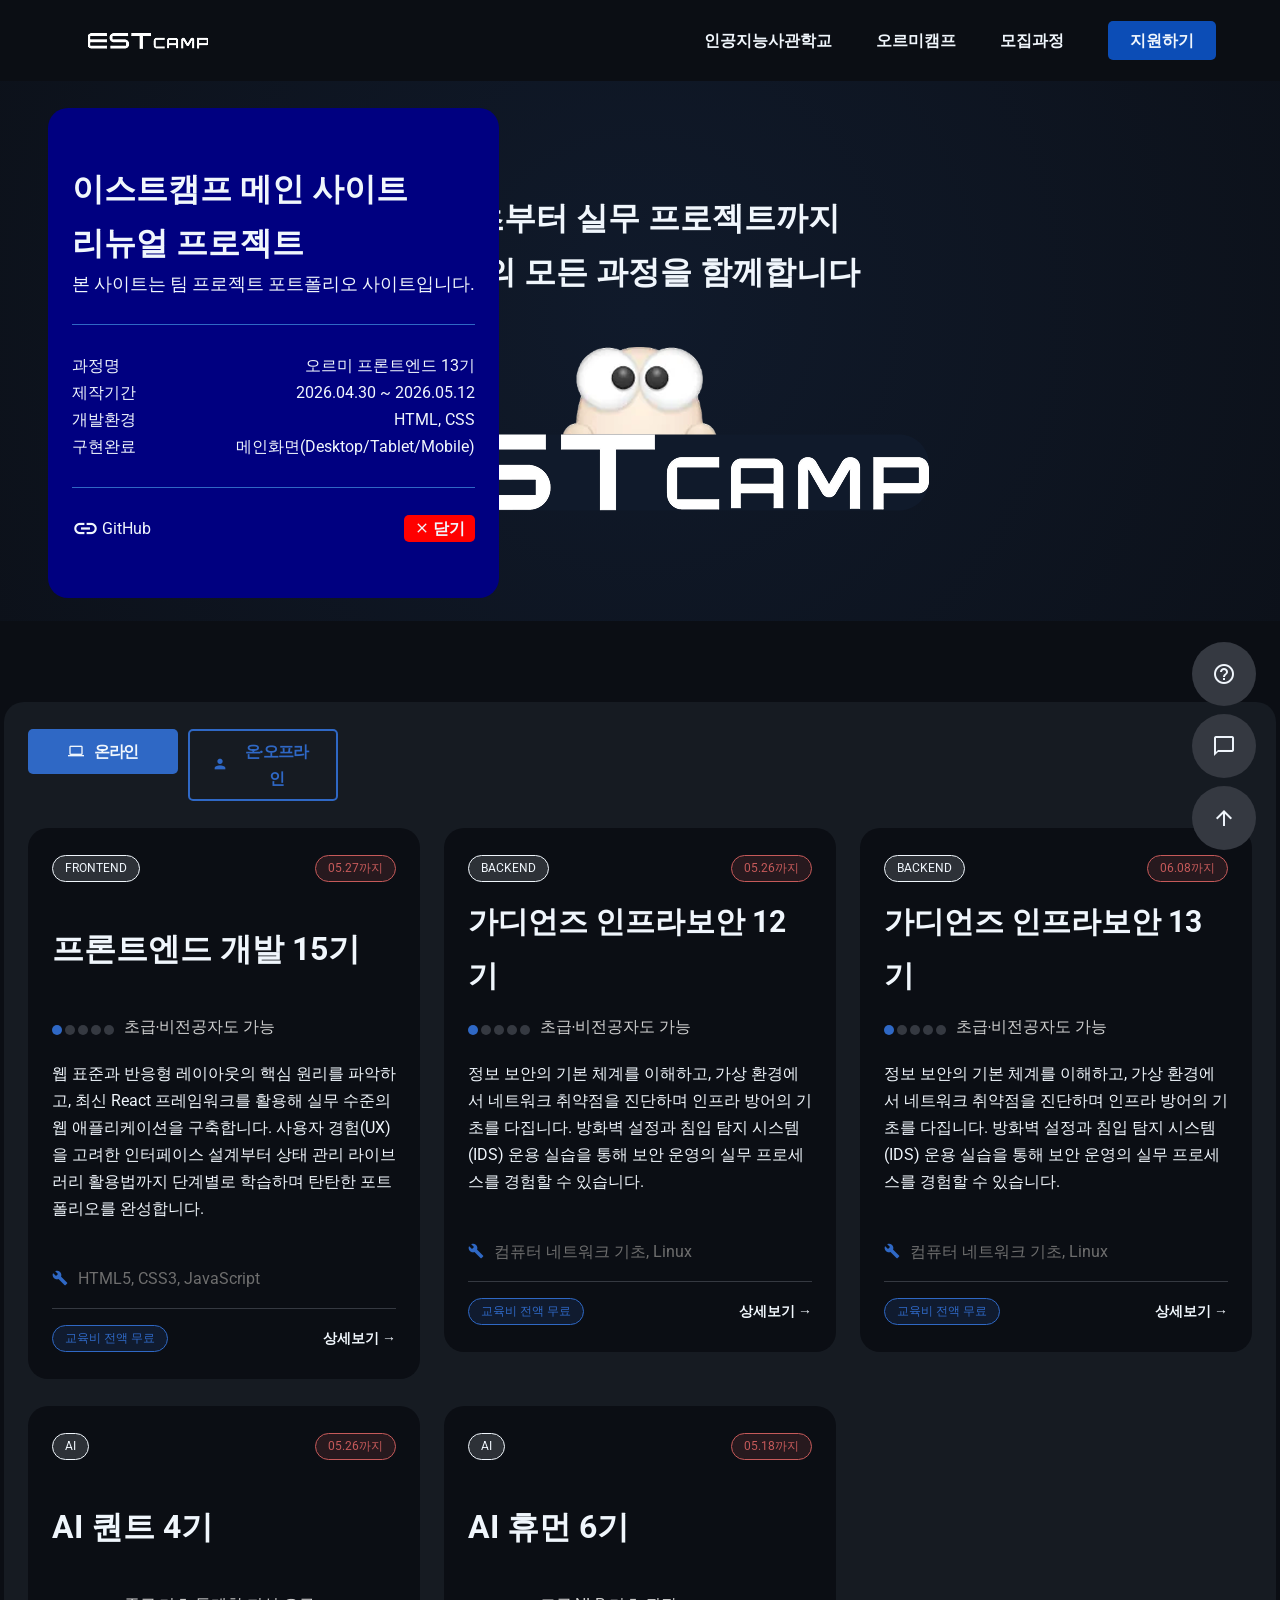
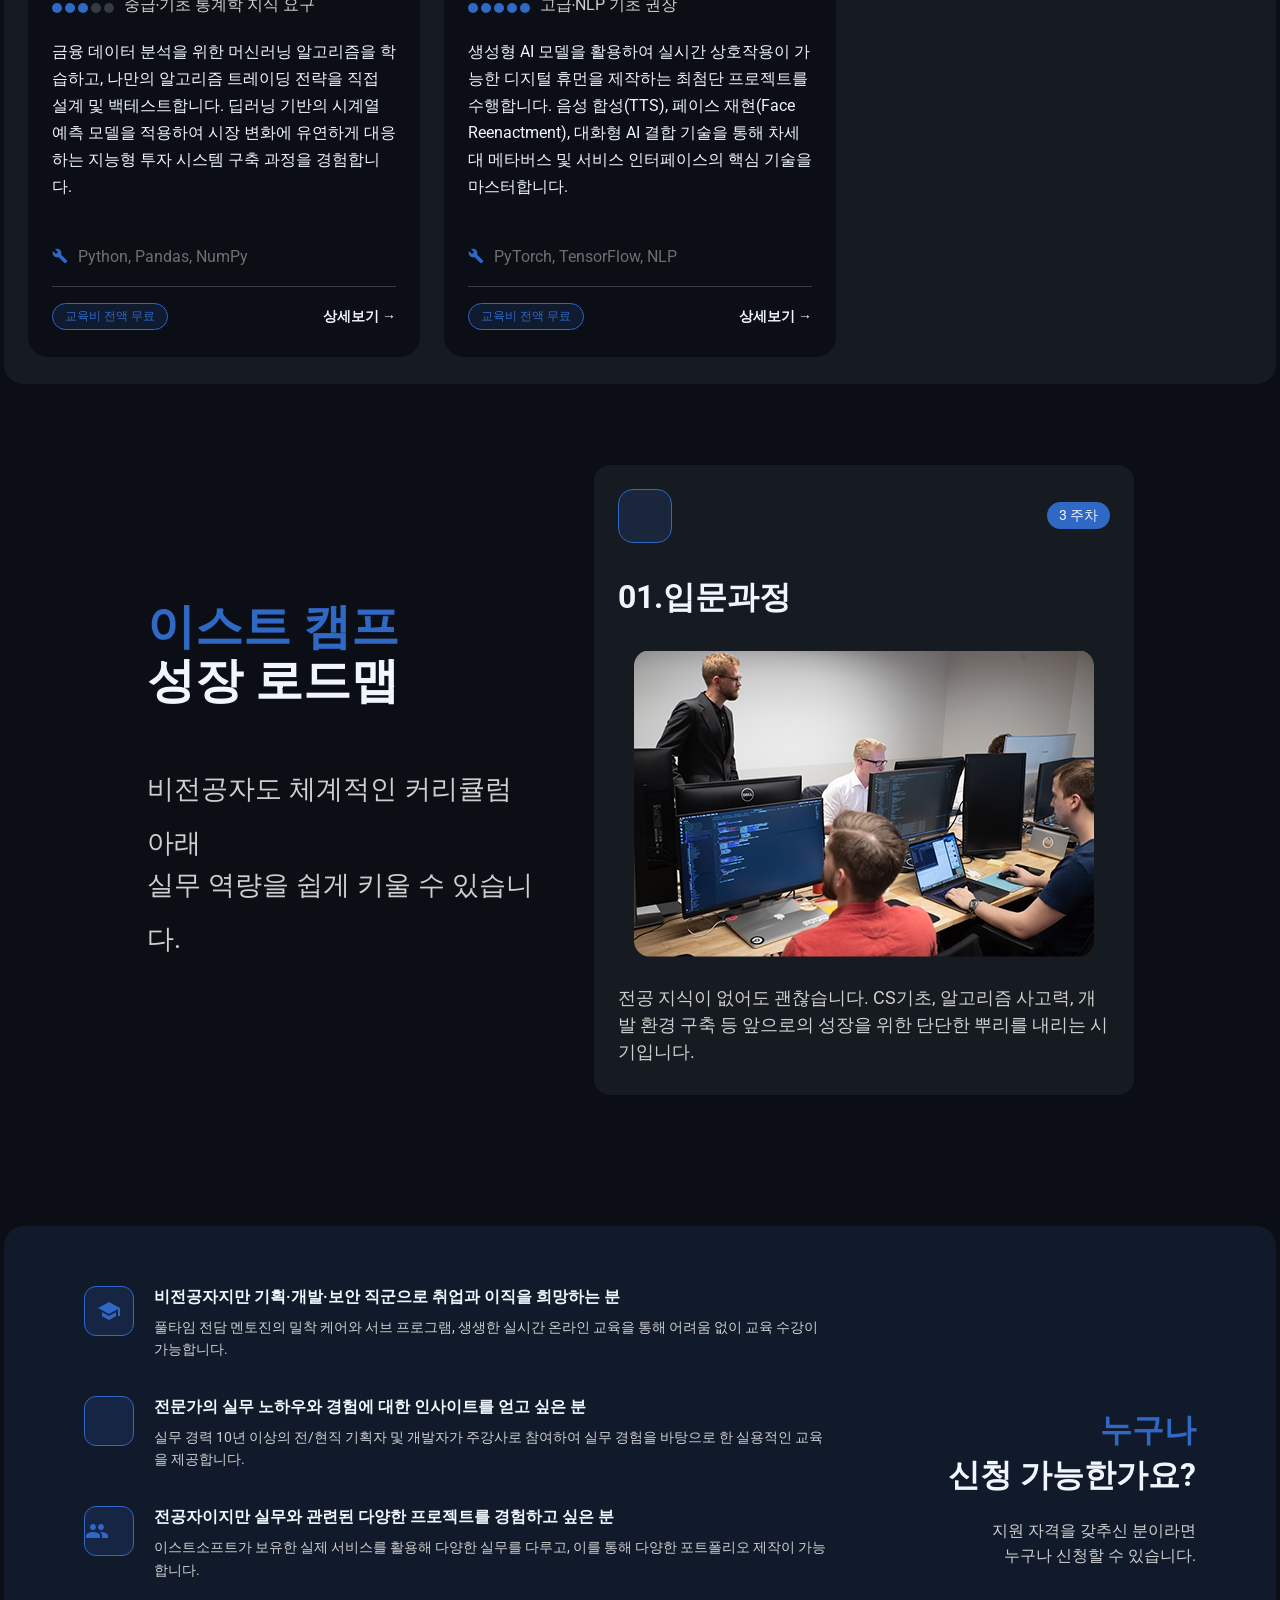
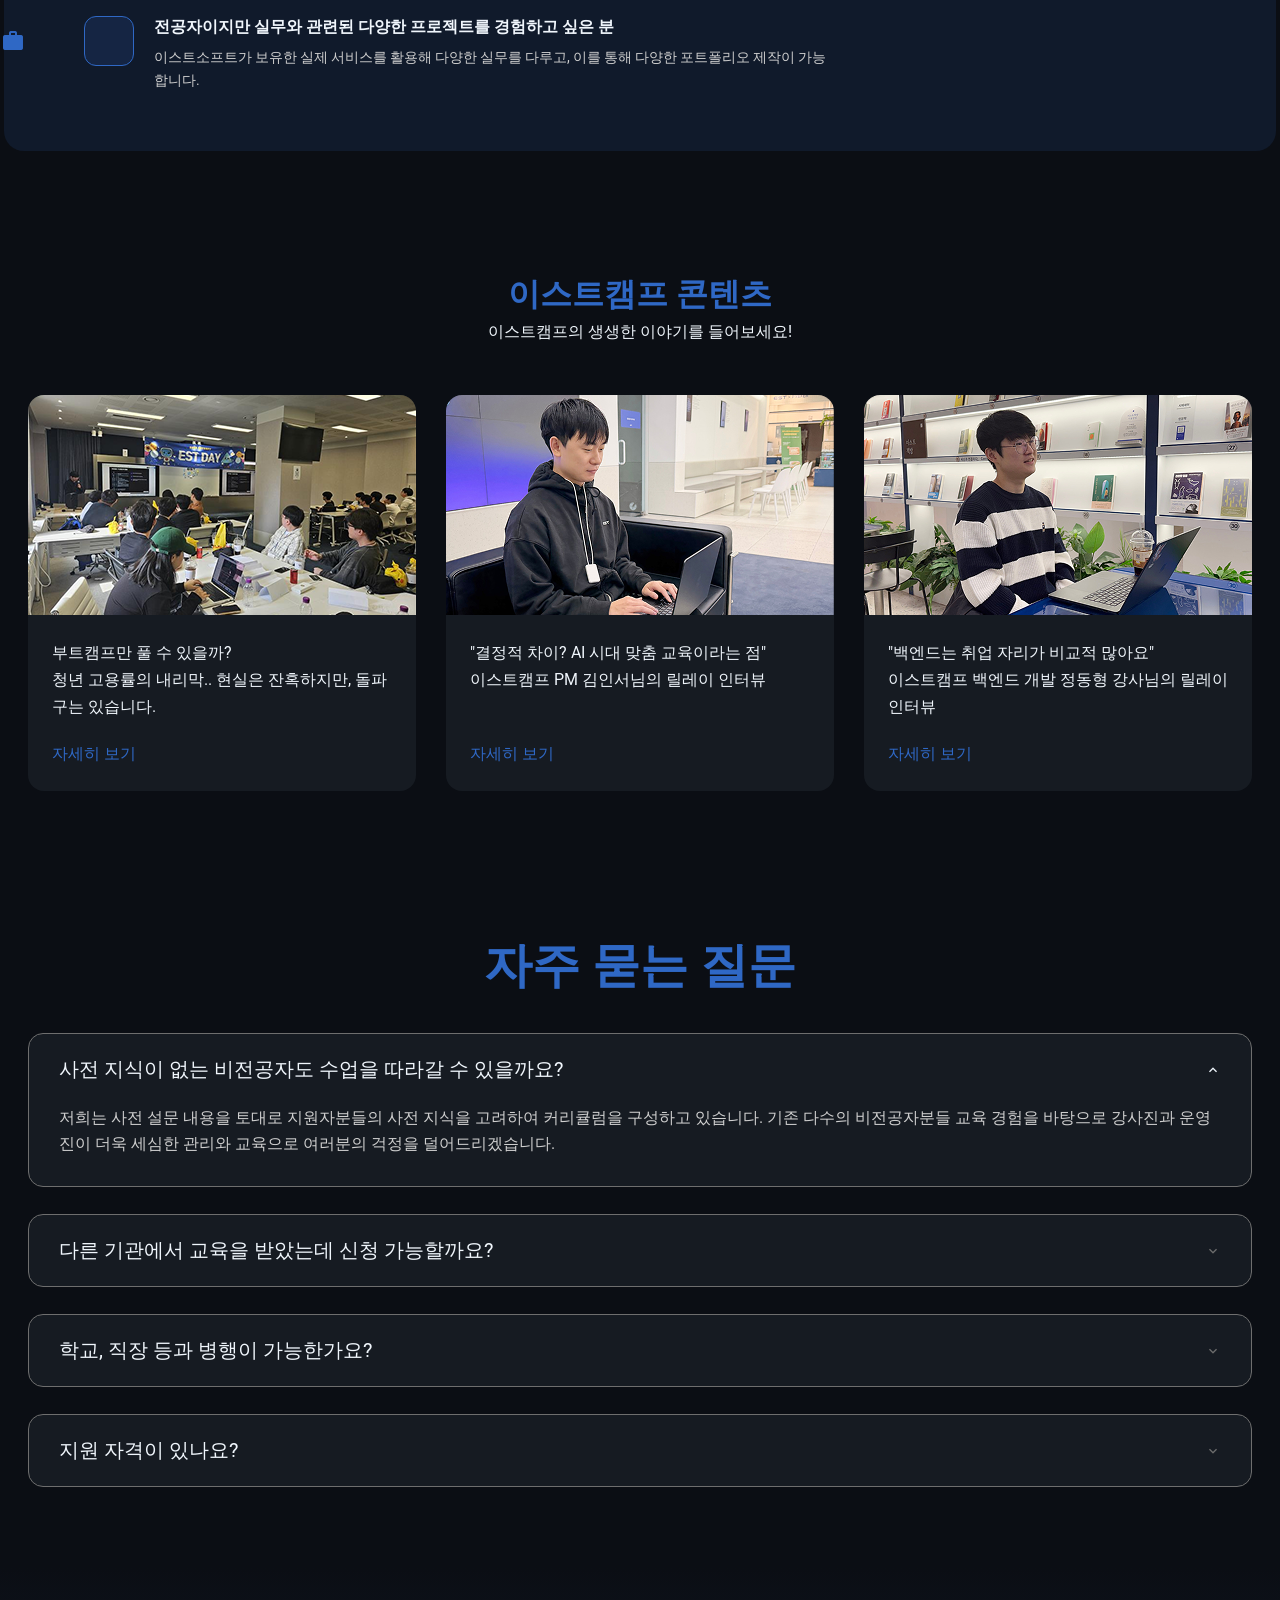
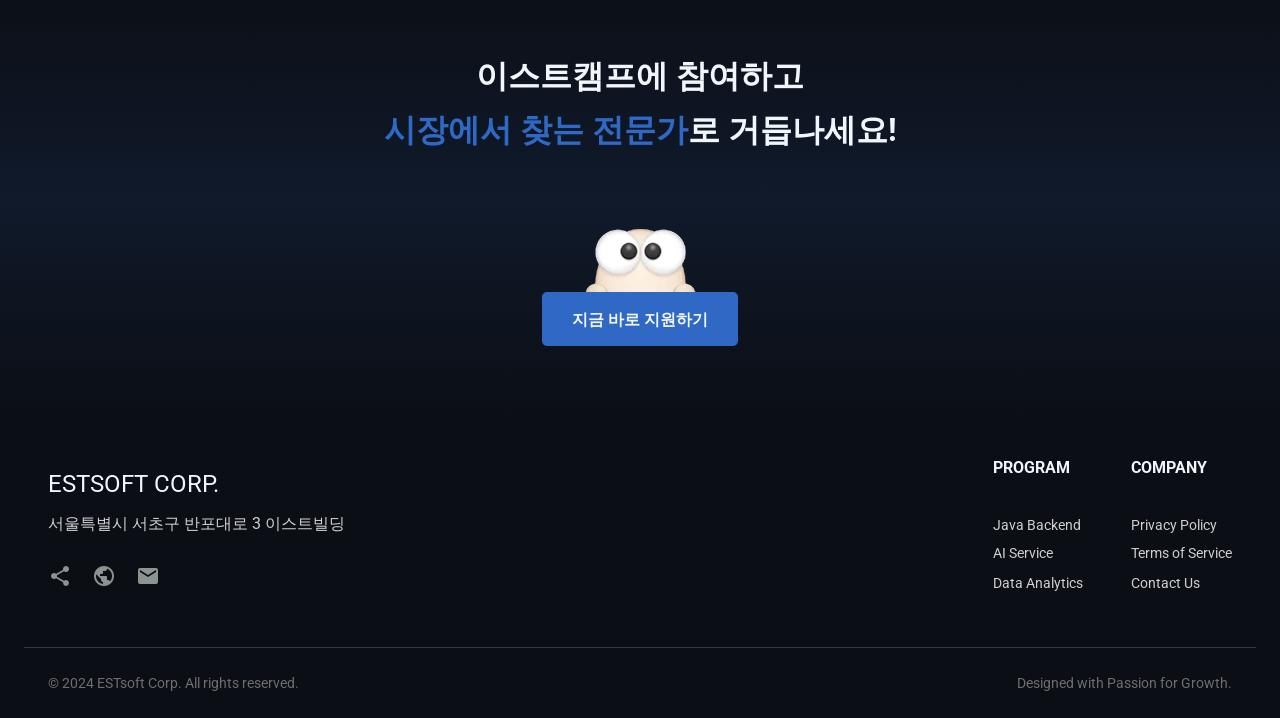
==== commit c80c471d: "Merge branch 'main' into feature-roadmap" ====
--- a/index.html
+++ b/index.html
@@ -525,7 +525,10 @@
             </div>
             <h3 class="text-heading-m">01.입문과정</h3>
             <div class="roadmap-card-image">
-              <img src="image/image_1.png" alt="" />
+              <img
+                src="image/image_1.png"
+                alt="강사와 수강생들이 컴퓨터 앞에서 수업받는 모습"
+              />
             </div>
             <p class="roadmap-card-desc text-body-m-plus">
               전공 지식이 없어도 괜찮습니다. CS기초, 알고리즘 사고력, 개발 환경
@@ -543,11 +546,14 @@
                   >local_florist</span
                 >
               </div>
-              <div class="roadmap-badge text-body-s-plus">3 주차</div>
+              <div class="roadmap-badge text-body-s-plus">6 주차</div>
             </div>
             <h3 class="text-heading-m">02.핵심역량</h3>
             <div class="roadmap-card-image">
-              <img src="image/image_2.png" alt="" />
+              <img
+                src="image/image_2.png"
+                alt="노트북으로 코딩하는 개발자의 모습"
+              />
             </div>
             <p class="roadmap-card-desc text-body-m-plus">
               선택 직무의 핵심 기술 스택 학습 및 기초 프로젝트를 진행하는
@@ -563,11 +569,14 @@
               >
                 <span class="material-icons text-body-icon-l">park</span>
               </div>
-              <div class="roadmap-badge text-body-s-plus">3 주차</div>
+              <div class="roadmap-badge text-body-s-plus">9 주차</div>
             </div>
             <h3 class="text-heading-m">03.심화설계</h3>
             <div class="roadmap-card-image">
-              <img src="image/image_3.png" alt="" />
+              <img
+                src="image/image_3.png"
+                alt="화이트보드 앞에서 아키텍처를 설계하는 모습"
+              />
             </div>
             <p class="roadmap-card-desc text-body-m-plus">
               아키텍처 패턴 학습, 대규모 데이터 처리 및 성능 최적화 과정을
@@ -585,11 +594,14 @@
                   >rocket_launch</span
                 >
               </div>
-              <div class="roadmap-badge text-body-s-plus">3 주차</div>
+              <div class="roadmap-badge text-body-s-plus">12 주차</div>
             </div>
             <h3 class="text-heading-m">04.실전업무</h3>
             <div class="roadmap-card-image">
-              <img src="image/image_4.png" alt="" />
+              <img
+                src="image/image_4.png"
+                alt="팀원들이 노트북을 펼쳐놓고 회의하는 모습"
+              />
             </div>
             <p class="roadmap-card-desc text-body-m-plus">
               기업 연계 실무 프로젝트 및 포트폴리오 완성 단계입니다. 실제
--- a/css/common.css
+++ b/css/common.css
@@ -32,9 +32,9 @@
   --color-red: #c65a5a;
   --color-red-low-transparency: rgba(198, 90, 90, 0.15);
   --color-transparent: rgba(255, 255, 255, 0);
-  --color-roadmap-card-2: #6366f1;
-  --color-roadmap-card-3: #16a34a;
-  --color-roadmap-card-4: #b45309;
+  --color-roadmap-card-2: #1e5fc0;
+  --color-roadmap-card-3: #1254bb;
+  --color-roadmap-card-4: #0c4db6;
 
   /*=========================== Text-size styles ==================*/
   /* Link */
--- a/css/index.css
+++ b/css/index.css
@@ -459,7 +459,7 @@
 }
 
 .card-2 .roadmap-card-icon {
-  background-color: rgba(99, 102, 241, 0.15);
+  background-color: rgba(30, 95, 192, 0.15);
   border-color: var(--color-roadmap-card-2);
 }
 .card-2 .roadmap-card-icon span {
@@ -469,7 +469,7 @@
   background-color: var(--color-roadmap-card-2);
 }
 .card-3 .roadmap-card-icon {
-  background-color: rgba(16, 185, 129, 0.15);
+  background-color: rgba(18, 84, 187, 0.15);
   border-color: var(--color-roadmap-card-3);
 }
 .card-3 .roadmap-card-icon span {
@@ -479,7 +479,7 @@
   background-color: var(--color-roadmap-card-3);
 }
 .card-4 .roadmap-card-icon {
-  background-color: rgba(251, 191, 36, 0.15);
+  background-color: rgba(12, 77, 182, 0.15);
   border-color: var(--color-roadmap-card-4);
 }
 .card-4 .roadmap-card-icon span {
@@ -492,13 +492,13 @@
   box-shadow: 0 0 15px rgba(47, 104, 197, 0.5);
 }
 .card-2:hover .roadmap-card-icon {
-  box-shadow: 0 0 15px rgba(99, 102, 241, 0.5);
+  box-shadow: 0 0 15px rgba(30, 95, 192, 0.5);
 }
 .card-3:hover .roadmap-card-icon {
-  box-shadow: 0 0 15px rgba(16, 185, 129, 0.5);
+  box-shadow: 0 0 15px rgba(18, 84, 187, 0.5);
 }
 .card-4:hover .roadmap-card-icon {
-  box-shadow: 0 0 15px rgba(251, 191, 36, 0.5);
+  box-shadow: 0 0 15px rgba(12, 77, 182, 0.5);
 }
 
 .roadmap-badge {
@@ -746,129 +746,406 @@
   text-decoration: underline;
 }
 
+@media (max-width: 768px) {
+  .container {
+    width: 100%;
+    padding: var(--base-row-unit) var(--base-col-unit);
+    border-radius: 0;
+    box-sizing: border-box;
+  }
+
+  .target-inner {
+    display: flex;
+    flex-direction: column;
+  }
+
+  .target-header {
+    width: 100%;
+    text-align: center;
+    margin-bottom: 30px;
+  }
+
+  .target-list {
+    display: flex;
+    flex-direction: column;
+    gap: 20px;
+    width: 100%;
+  }
+
+  .target-item {
+    width: 100%;
+    box-sizing: border-box;
+  }
+
+  .target-text {
+    word-break: keep-all;
+  }
+
+  .contents-header {
+    text-align: center;
+    margin-bottom: 30px;
+  }
+
+  .card-list {
+    display: flex;
+    flex-direction: column;
+    gap: 30px;
+  }
+
+  .contents-card {
+    width: 100%;
+    box-sizing: border-box;
+  }
+
+  .card-image img {
+    width: 100%;
+    height: auto;
+  }
+}
+
 /* 최성호: FAQ */
 .course-wrapper .hidden-radio {
-    display: none;
+  display: none;
 }
 
 .faq-section {
-    width: 100%;
-    padding: calc(var(--base-row-unit) * 3) 0;
+  width: 100%;
+  padding: calc(var(--base-row-unit) * 3) 0;
 }
 
 .faq-title {
-    font-weight: 700;
-    font-size: var(--font-heading-l);
-    color: var(--color-light-primary);
-    text-align: center;
-    margin-bottom: calc(var(--base-row-unit) * 2);
+  font-weight: 700;
+  font-size: var(--font-heading-l);
+  color: var(--color-light-primary);
+  text-align: center;
+  margin-bottom: calc(var(--base-row-unit) * 2);
 }
 
 .faq-list {
-    list-style: none;
-    padding: 0;
-    margin: 0 auto;
-    width: 100%;
+  list-style: none;
+  padding: 0;
+  margin: 0 auto;
+  width: 100%;
 }
 
 .faq-item {
-    background-color: var(--color-light-black);
-    border-radius: 15px;
-    border: 1px solid var(--color-light-gray);
-    margin-bottom: var(--base-row-unit);
-    overflow: hidden;
-}
-
-.faq-item:last-child { margin-bottom: 0; }
+  background-color: var(--color-light-black);
+  border-radius: 15px;
+  border: 1px solid var(--color-light-gray);
+  margin-bottom: var(--base-row-unit);
+  overflow: hidden;
+}
+
+.faq-item:last-child {
+  margin-bottom: 0;
+}
 
 /* 질문 버튼 스타일 */
 .faq-question {
-    width: 100%;
-    background: none;
-    border: none;
-    padding: var(--base-col-unit) 30px;
-    display: flex;
-    justify-content: space-between;
-    align-items: center;
-    font-size: var(--font-body-m-plus-2);
-    color: var(--color-white);
-    cursor: pointer;
-    text-align: left;
-    font-family: inherit;
+  width: 100%;
+  background: none;
+  border: none;
+  padding: var(--base-col-unit) 30px;
+  display: flex;
+  justify-content: space-between;
+  align-items: center;
+  font-size: var(--font-body-m-plus-2);
+  color: var(--color-white);
+  cursor: pointer;
+  text-align: left;
+  font-family: inherit;
 }
 
 .faq-answer {
-    /* 열림 효과 */
-    max-height: 0;
-    overflow: hidden;
-    padding: 0 30px; 
-    font-size: var(--font-body-m); /* 16px */
-    color: var(--color-super-light-gray); /* #CFCFCF */
-    line-height: 1.6;
-    transition: all 0.3s ease-out;
+  /* 열림 효과 */
+  max-height: 0;
+  overflow: hidden;
+  padding: 0 30px;
+  font-size: var(--font-body-m); /* 16px */
+  color: var(--color-super-light-gray); /* #CFCFCF */
+  line-height: 1.6;
+  transition: all 0.3s ease-out;
 }
 
 /* 열림 상태 */
 .faq-item.is-open .faq-answer {
-    max-height: 500px;
-    padding-bottom: 30px;
+  max-height: 500px;
+  padding-bottom: 30px;
 }
 
 .faq-item.is-open .icon-arrow {
-    transform: rotate(180deg);
-    color: var(--color-white);
+  transform: rotate(180deg);
+  color: var(--color-white);
 }
 
 .faq-question:hover .icon-arrow {
-    color: var(--color-white);
+  color: var(--color-white);
 }
 
 .icon-arrow {
-    display: inline-block;
-    font-size: var(--font-body-icon-m);
-    color: var(--color-light-gray);
-    transition: transform 0.3s ease;
+  display: inline-block;
+  font-size: var(--font-body-icon-m);
+  color: var(--color-light-gray);
+  transition: transform 0.3s ease;
 }
 
 /* 최성호: 퀵 메뉴 */
 .quick-menu {
-    position: fixed;
-    right: var(--base-col-unit);
-    bottom: 50px;
-    z-index: 1000;
+  position: fixed;
+  right: var(--base-col-unit);
+  bottom: 50px;
+  z-index: 1000;
 }
 
 .quick-list {
-    list-style: none;
-    padding: 0;
-    margin: 0;
-    display: flex;
-    flex-direction: column;
-    gap: 8px;
+  list-style: none;
+  padding: 0;
+  margin: 0;
+  display: flex;
+  flex-direction: column;
+  gap: 8px;
 }
 
 .quick-btn {
-    width: 64px;
-    height: 64px;
-    background-color: var(--color-gray);
-    color: var(--color-white);
-    border: none;
-    border-radius: 50%;
-    display: flex;
-    align-items: center;
-    justify-content: center;
-    cursor: pointer;
-    transition: all 0.2s ease;
+  width: 64px;
+  height: 64px;
+  background-color: var(--color-gray);
+  color: var(--color-white);
+  border: none;
+  border-radius: 50%;
+  display: flex;
+  align-items: center;
+  justify-content: center;
+  cursor: pointer;
+  transition: all 0.2s ease;
 }
 
 .quick-btn:hover {
-    background-color: var(--color-primary);
+  background-color: var(--color-primary);
 }
 
 /* 모바일 대응 */
 @media (max-width: 767px) {
-    .faq-section { padding: calc(var(--base-row-unit) * 1.5) 0; }
-    .faq-title { font-size: var(--font-heading-m); }
-    .faq-question { font-size: var(--font-body-m); padding: 16px 20px; }
-    .faq-answer { font-size: var(--font-body-s-plus); }
-}
+  .faq-section {
+    padding: calc(var(--base-row-unit) * 1.5) 0;
+  }
+  .faq-title {
+    font-size: var(--font-heading-m);
+  }
+  .faq-question {
+    font-size: var(--font-body-m);
+    padding: 16px 20px;
+  }
+  .faq-answer {
+    font-size: var(--font-body-s-plus);
+  }
+}
+
+/*============== 주후산: popup, feature-footer ==============*/
+/*======= popup =======*/
+#popup {
+  position: fixed;
+  left: calc(var(--base-col-unit) * 2);
+  top: calc(var(--base-row-unit) * 4);
+  width: fit-content;
+  height: fit-content;
+  padding: calc(var(--base-row-unit) * 2) var(--base-col-unit);
+  background: navy;
+  z-index: 999999;
+  border-radius: 20px;
+}
+
+#popup div:last-child a {
+  gap: 3px;
+}
+
+#popup div:last-child > a:hover {
+  background: white;
+  color: navy;
+}
+
+#popup div:last-child > label > a {
+  padding-left: 10px;
+  padding-right: 10px;
+  background: red;
+}
+
+#popup hr {
+  border: 0;
+  height: 1px;
+  width: 100%;
+  margin: 0;
+  background: var(--color-light-primary);
+}
+
+article:has(#toggle-popup:checked) {
+  display: none;
+}
+/*======= popup =======*/
+
+/*======= footer-cta-section =======*/
+.footer-cta-section {
+  padding: calc(var(--base-row-unit) * 3);
+  background: linear-gradient(
+    to bottom,
+    var(--color-black) 0%,
+    var(--color-navy) 50%,
+    var(--color-black) 100%
+  );
+}
+.footer-cta-section > div {
+  gap: calc(var(--base-row-unit) * 5);
+}
+.footer-cta-section img {
+  position: absolute;
+  bottom: 0;
+  left: calc(50% - calc(111px / 2));
+  z-index: 1;
+}
+.footer-cta-section img + a {
+  position: relative;
+  z-index: 2;
+}
+.footer-cta-section div:has(img) {
+  position: relative;
+}
+.footer-cta-section div h2 > strong {
+  color: var(--color-light-primary);
+}
+
+@media (max-width: 1023px) {
+  .footer-cta-section > div > div:first-child {
+    scale: calc(100vw / 1023px);
+    transform-origin: bottom;
+    width: max-content;
+  }
+}
+/*======= footer-cta-section =======*/
+/* 최윤지: footer 시작 */
+footer {
+  padding: var(--base-row-unit) var(--base-col-unit);
+  gap: calc(var(--base-row-unit) * 2);
+  box-sizing: border-box;
+  background-color: var(--color-black);
+}
+/* footer-top */
+.footer-top {
+  align-items: flex-end;
+  height: 139px;
+  padding: 0 var(--base-col-unit);
+  box-sizing: border-box;
+}
+.footer-info {
+  gap: var(--base-row-unit);
+  box-sizing: border-box;
+}
+.footer-info-text {
+  gap: 12px;
+}
+.company-name {
+  font-size: var(--font-body-m-plus-2-upper);
+  line-height: var(--base-row-unit);
+  text-transform: uppercase;
+  color: var(--color-white);
+  margin: 0;
+}
+.address {
+  font-size: var(--font-body-m);
+  line-height: var(--base-row-unit);
+  color: var(--color-super-light-gray);
+  margin: 0;
+}
+.sns-icons {
+  gap: 20px;
+}
+.sns-icons a {
+  color: var(--color-icon-gray);
+  font-size: var(--font-body-icon-l);
+  line-height: var(--base-row-unit);
+}
+/* footer-links */
+.footer-links {
+  gap: calc(var(--base-col-unit) * 2);
+  height: 139px;
+}
+.link-column {
+  height: 139px;
+}
+.link-column ul {
+  gap: 12px;
+}
+.link-column strong {
+  font-size: var(--font-body-m);
+  font-weight: bold;
+  color: var(--color-white);
+}
+.link-column ul li a {
+  display: block;
+  font-size: var(--font-body-s-plus);
+  line-height: normal;
+  color: var(--color-super-light-gray);
+}
+.link-column ul li:last-child a {
+  line-height: 20px;
+}
+/* footer-bottom-wrapper */
+.footer-bottom-wrapper {
+  gap: var(--base-row-unit);
+}
+/* footer-divider */
+.footer-divider {
+  border: 0;
+  height: 1px;
+  margin: 0;
+  background: var(--color-gray);
+}
+/* footer-bottom */
+.footer-bottom {
+  gap: 1px;
+  height: fit-content;
+  box-sizing: border-box;
+}
+.bottom-text {
+  height: fit-content;
+  padding: 0 var(--base-col-unit);
+  box-sizing: border-box;
+}
+.copyright,
+.slogan {
+  font-size: var(--font-body-s-plus-auto);
+  line-height: normal;
+  color: var(--color-light-gray);
+  margin: 0;
+}
+@media (max-width: 1023px) {
+  footer {
+    gap: var(--base-row-unit);
+  }
+  .footer-top {
+    flex-direction: column;
+    align-items: flex-start;
+    height: fit-content;
+    gap: var(--base-row-unit);
+  }
+  .footer-links {
+    height: fit-content;
+  }
+  .link-column {
+    height: fit-content;
+    justify-content: flex-start;
+    gap: var(--base-row-unit);
+  }
+  .footer-bottom-wrapper {
+    gap: 12px;
+  }
+  .bottom-text {
+    flex-direction: column;
+    height: fit-content;
+    gap: 4px;
+  }
+  .footer-bottom {
+    height: fit-content;
+  }
+}
+/* 최윤지: footer 끝 */
+/*============== 주후산: feature-footer ==============*/
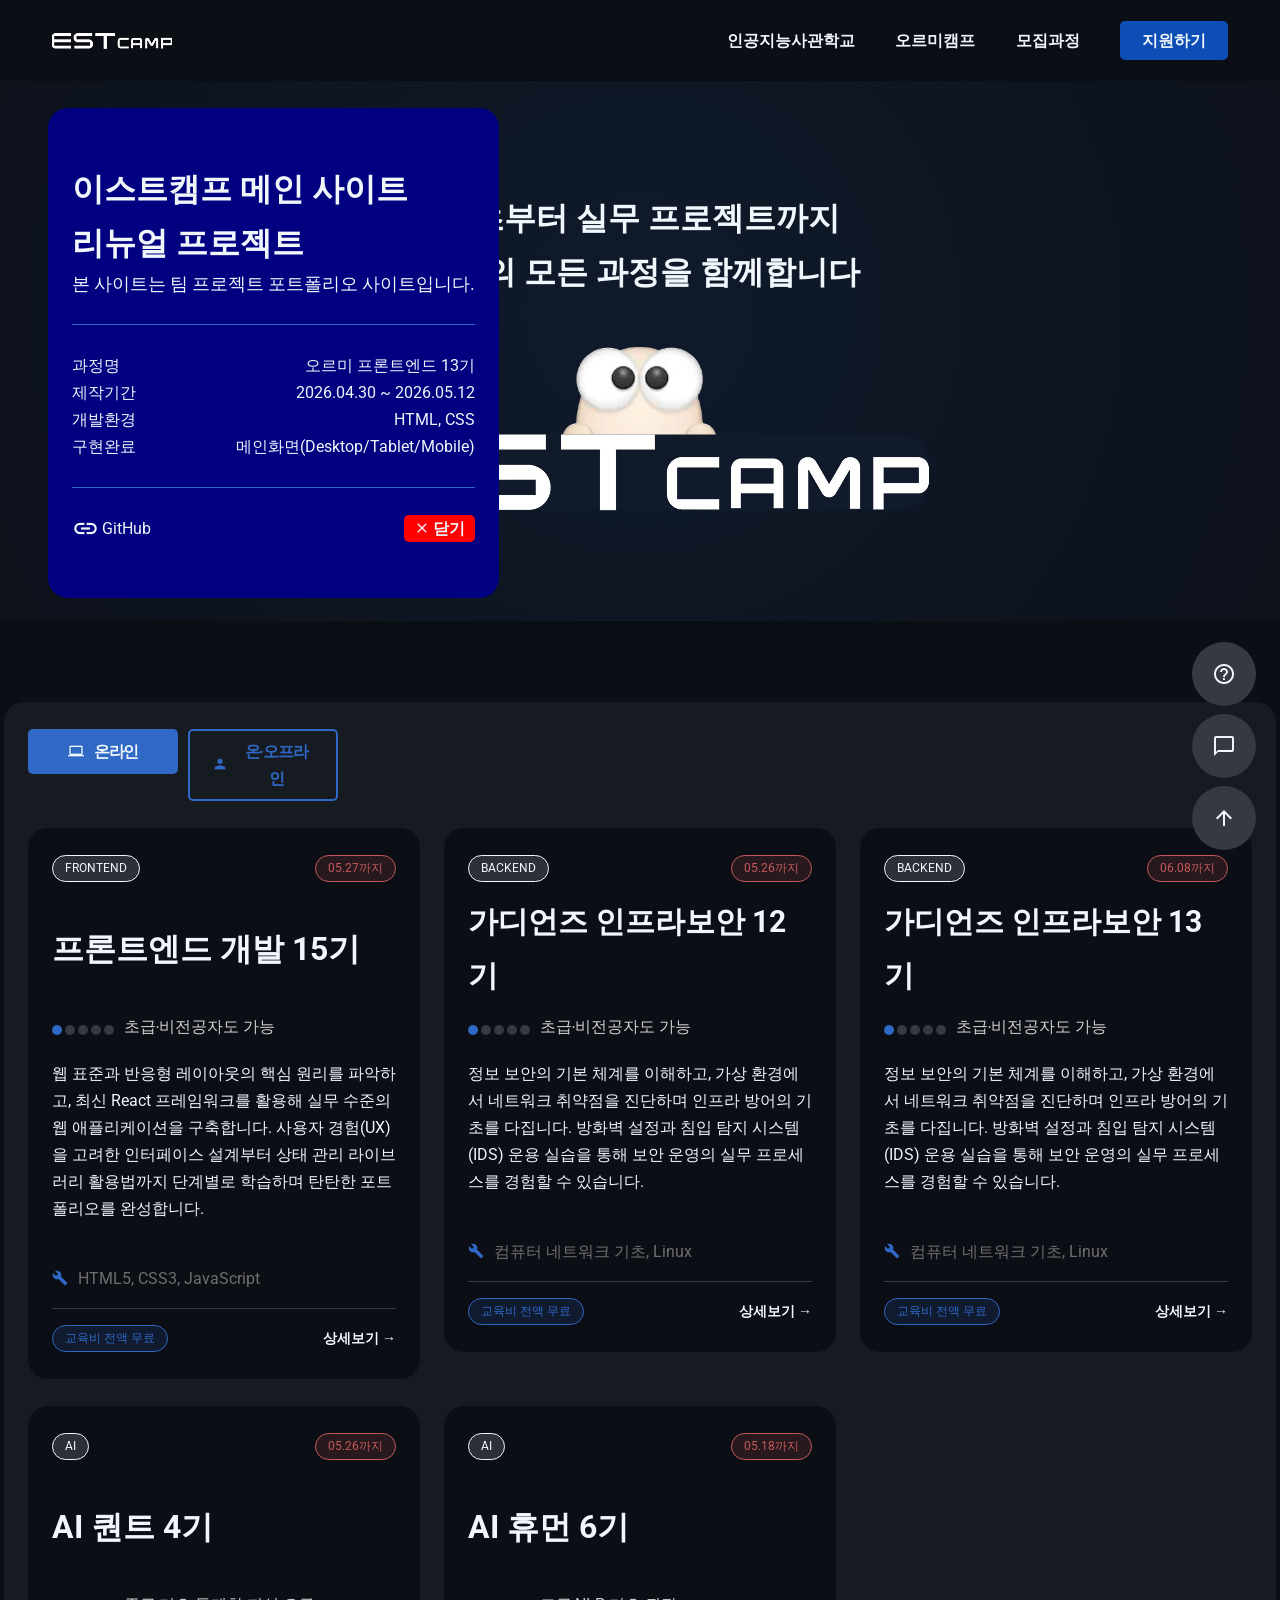
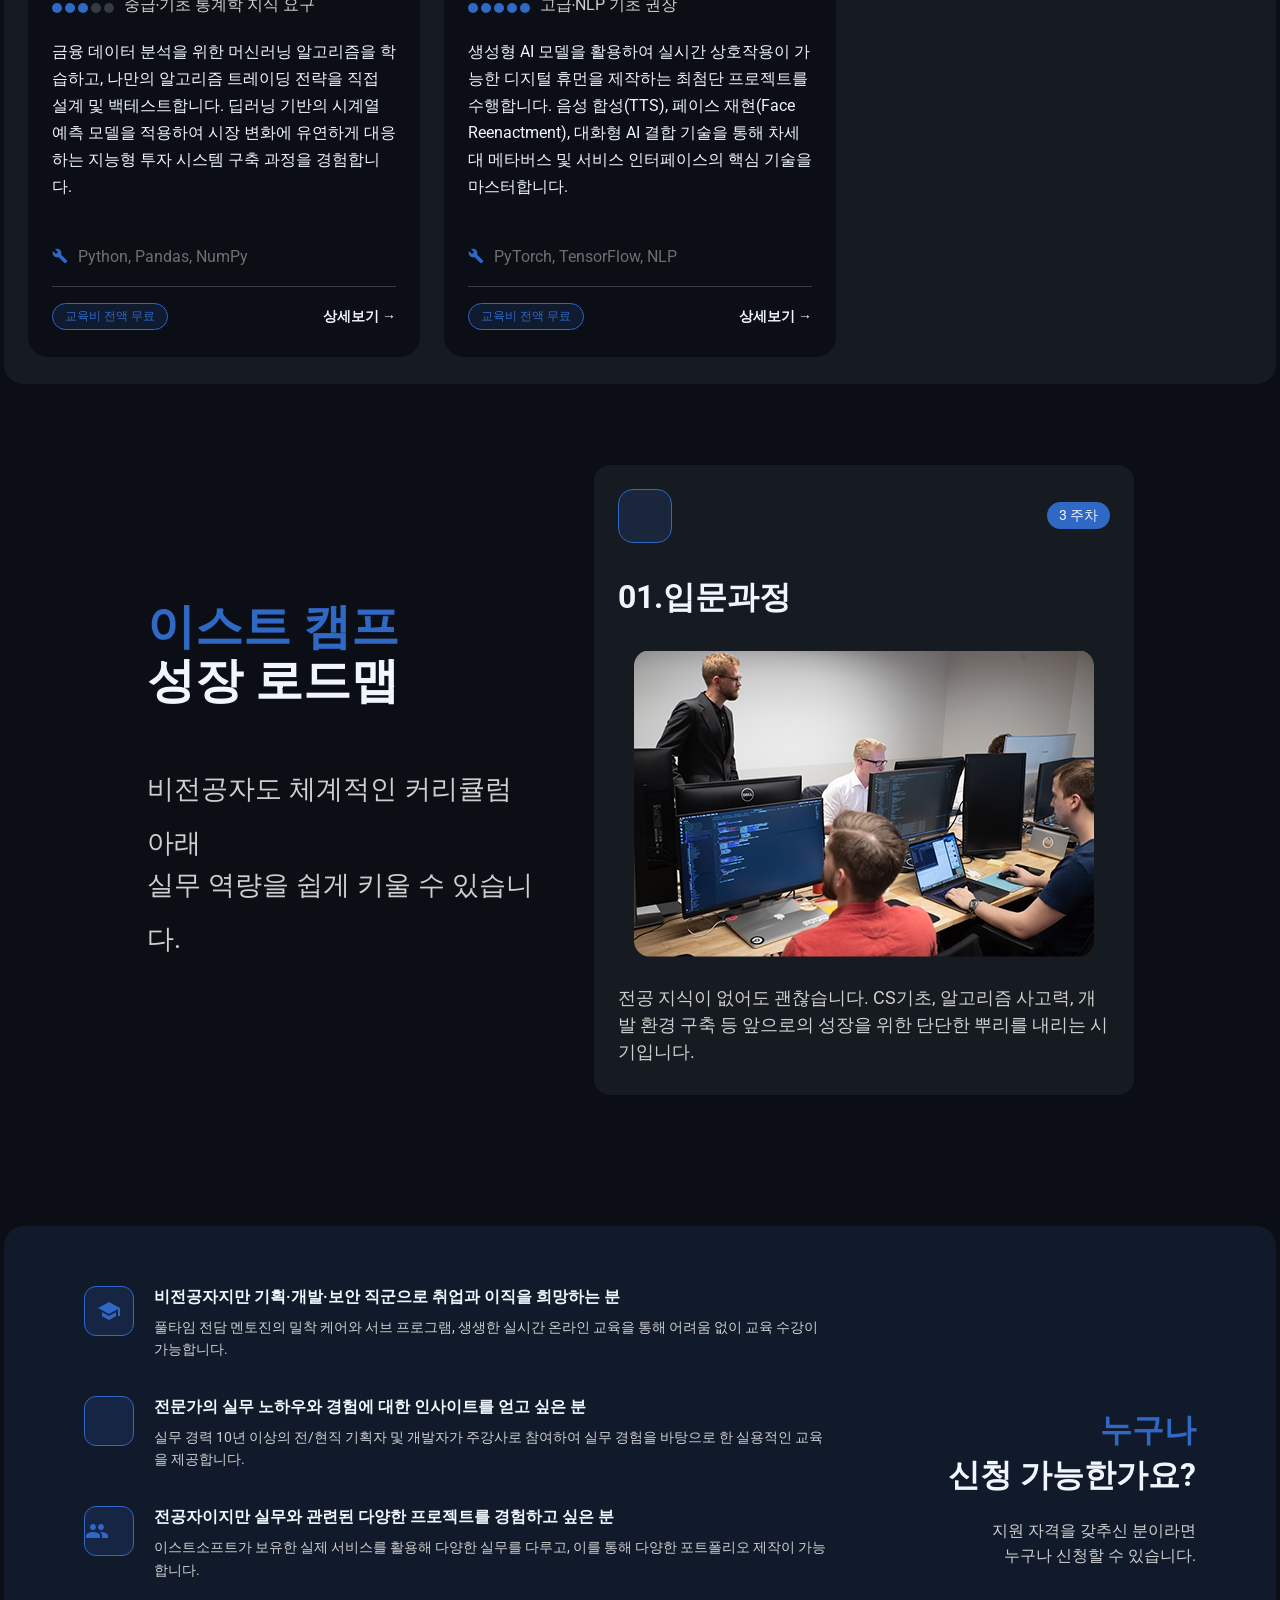
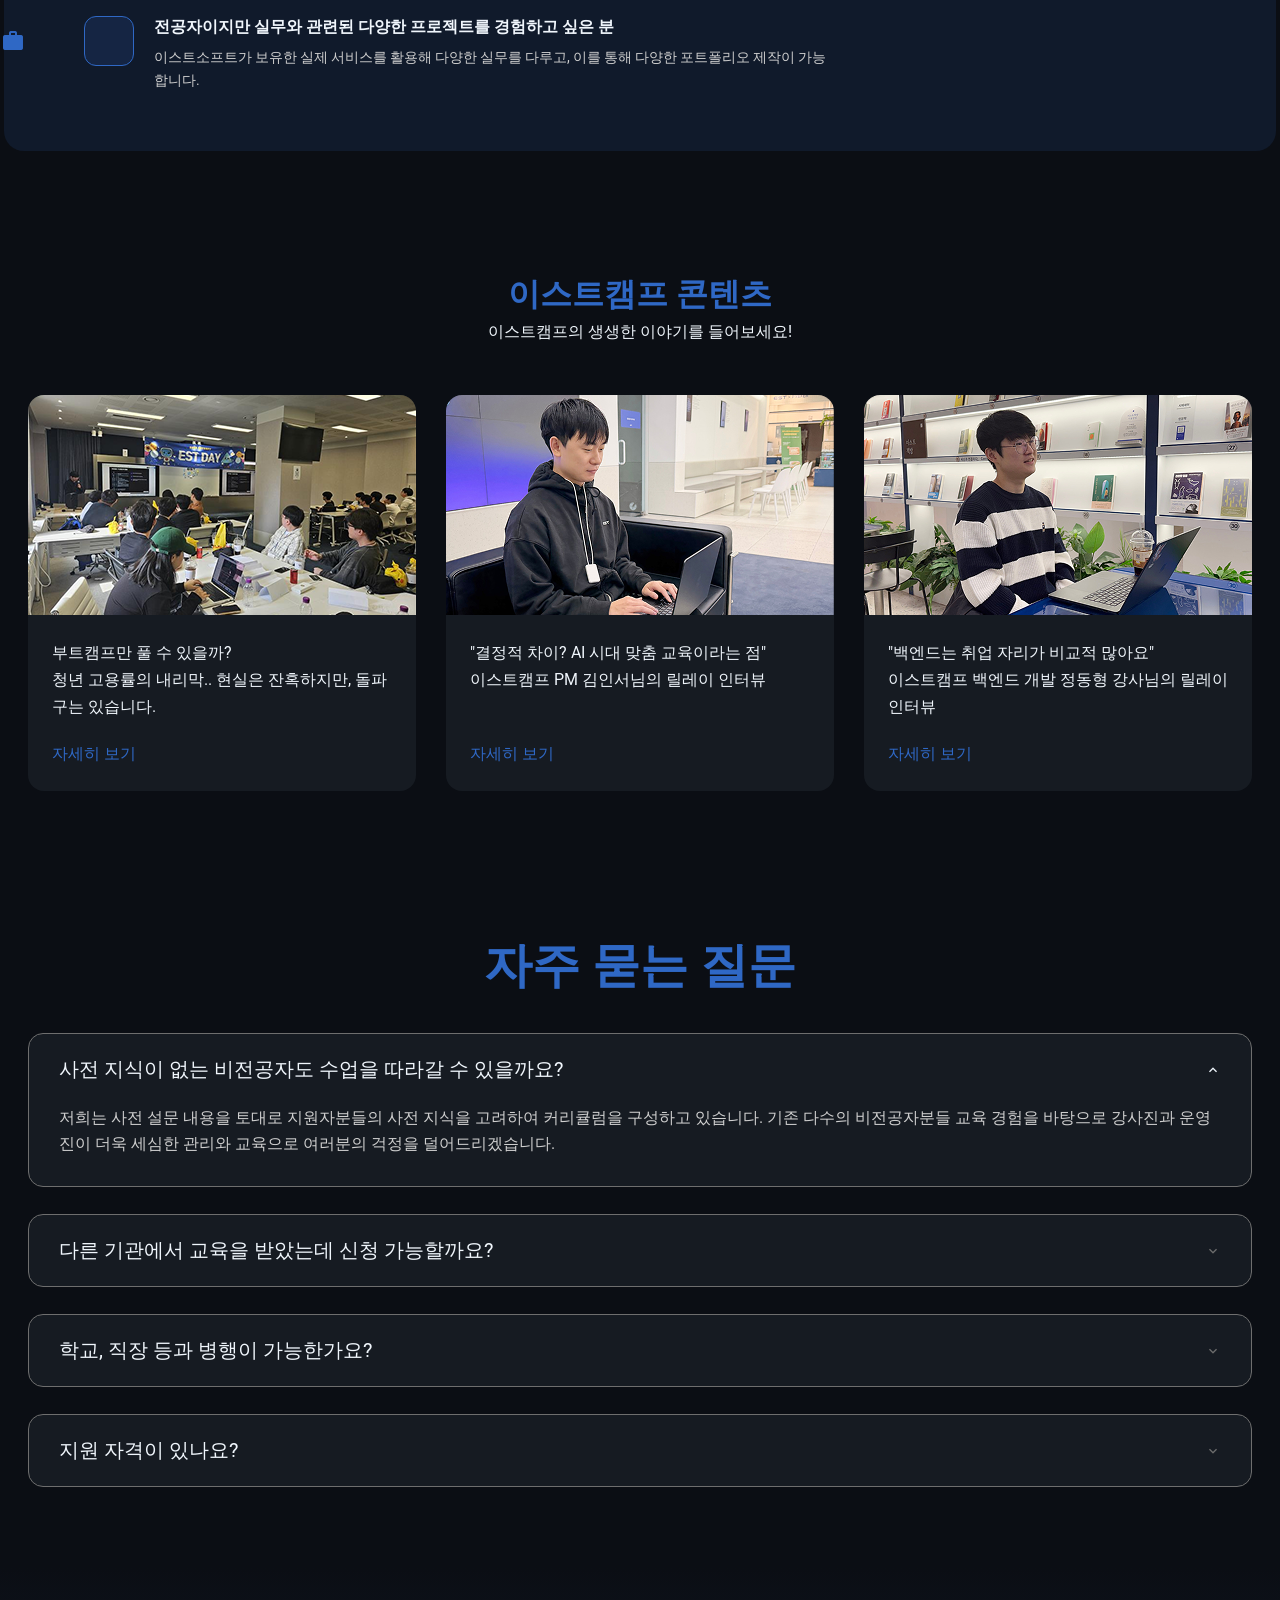
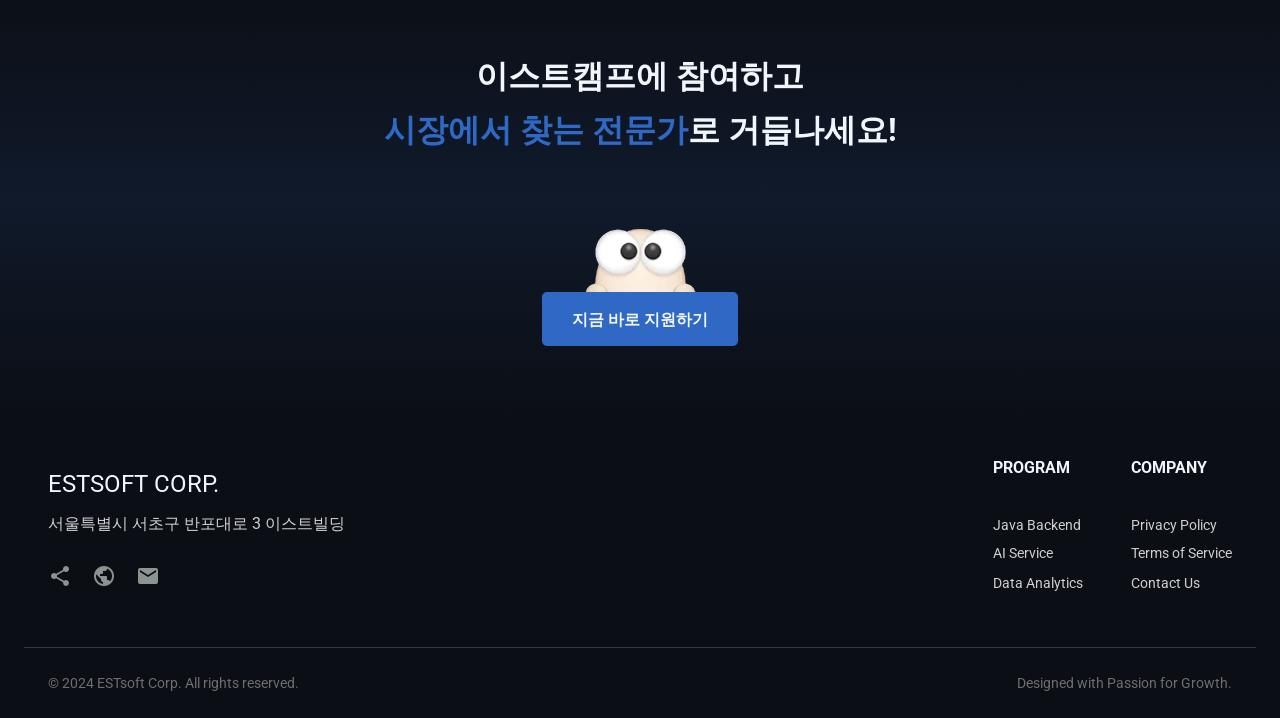
==== commit a9312084: "fix: contents-section 닫힘 태그 중복 제거" ====
--- a/index.html
+++ b/index.html
@@ -739,85 +739,105 @@
             </article>
           </div>
         </div>
-    </div>
-</section>
-<!-- 최수민 : 추천 대상 및 교육 혜택 끝 -->
-
- <!-- 최성호: FAQ 섹션 -->
-<section class="faq-section">
-  <div class="container">
-    <h2 class="faq-title">자주 묻는 질문</h2>
-
-    <ul class="faq-list">
-      <!-- 첫 번째 질문 -->
-      <li class="faq-item is-open">
-        <button type="button" class="faq-question" aria-expanded="true">
-          <span>사전 지식이 없는 비전공자도 수업을 따라갈 수 있을까요?</span>
-          <span class="material-icons icon-arrow">expand_more</span>
-        </button>
-        <div class="faq-answer">
-          <p>저희는 사전 설문 내용을 토대로 지원자분들의 사전 지식을 고려하여 커리큘럼을 구성하고 있습니다. 기존 다수의 비전공자분들 교육 경험을 바탕으로 강사진과 운영진이 더욱 세심한 관리와 교육으로 여러분의 걱정을 덜어드리겠습니다.</p>
-        </div>
-      </li>
-
-      <!-- 두 번째 질문 -->
-      <li class="faq-item">
-        <button type="button" class="faq-question" aria-expanded="false">
-          <span>다른 기관에서 교육을 받았는데 신청 가능할까요?</span>
-          <span class="material-icons icon-arrow">expand_more</span>
-        </button>
-        <div class="faq-answer">
-          <p>네, 가능합니다. 중복 수혜 여부는 내일배움카드 발급 상태에 따라 달라질 수 있으니 고용노동부를 통해 확인해 보시는 것이 가장 정확합니다.</p>
-        </div>
-      </li>
-
-      <!-- 세 번째 질문 -->
-      <li class="faq-item">
-        <button type="button" class="faq-question" aria-expanded="false">
-          <span>학교, 직장 등과 병행이 가능한가요?</span>
-          <span class="material-icons icon-arrow">expand_more</span>
-        </button>
-        <div class="faq-answer">
-          <p>본 과정은 풀타임(월~금, 09:00~18:00) 실시간 교육으로 진행되므로 원활한 학습을 위해 학업이나 직장 병행은 어렵습니다.</p>
-        </div>
-      </li>
-
-      <!-- 네 번째 질문 -->
-      <li class="faq-item">
-        <button type="button" class="faq-question" aria-expanded="false">
-          <span>지원 자격이 있나요?</span>
-          <span class="material-icons icon-arrow">expand_more</span>
-        </button>
-        <div class="faq-answer">
-          <p>내일배움카드 발급이 가능하신 분이라면 누구나 지원 가능합니다. 개발에 대한 열정만 가지고 오세요!</p>
-        </div>
-      </li>
-    </ul>
-  </div>
-</section>
-    <!-- 최성호: FAQ 끝 -->
-
-<!-- 최성호: 퀵 메뉴 -->
-<aside class="quick-menu">
-  <ul class="quick-list">
-    <li>
-      <button type="button" class="quick-btn" aria-label="도움말">
-        <span class="material-icons">help_outline</span>
-      </button>
-    </li>
-    <li>
-      <button type="button" class="quick-btn" aria-label="채팅 문의">
-        <span class="material-icons">chat_bubble_outline</span>
-      </button>
-    </li>
-    <li>
-      <button type="button" class="quick-btn toggle-btn" aria-label="위로 가기">
-        <span class="material-icons">arrow_upward</span>
-      </button>
-    </li>
-  </ul>
-</aside>
-<!-- 최성호: 퀵 메뉴 끝 -->
+      </section>
+      <!-- 최수민 : 추천 대상 및 교육 혜택 끝 -->
+
+      <!-- 최성호: FAQ 섹션 -->
+      <section class="faq-section">
+        <div class="container">
+          <h2 class="faq-title">자주 묻는 질문</h2>
+
+          <ul class="faq-list">
+            <!-- 첫 번째 질문 -->
+            <li class="faq-item is-open">
+              <button type="button" class="faq-question" aria-expanded="true">
+                <span
+                  >사전 지식이 없는 비전공자도 수업을 따라갈 수 있을까요?</span
+                >
+                <span class="material-icons icon-arrow">expand_more</span>
+              </button>
+              <div class="faq-answer">
+                <p>
+                  저희는 사전 설문 내용을 토대로 지원자분들의 사전 지식을
+                  고려하여 커리큘럼을 구성하고 있습니다. 기존 다수의
+                  비전공자분들 교육 경험을 바탕으로 강사진과 운영진이 더욱
+                  세심한 관리와 교육으로 여러분의 걱정을 덜어드리겠습니다.
+                </p>
+              </div>
+            </li>
+
+            <!-- 두 번째 질문 -->
+            <li class="faq-item">
+              <button type="button" class="faq-question" aria-expanded="false">
+                <span>다른 기관에서 교육을 받았는데 신청 가능할까요?</span>
+                <span class="material-icons icon-arrow">expand_more</span>
+              </button>
+              <div class="faq-answer">
+                <p>
+                  네, 가능합니다. 중복 수혜 여부는 내일배움카드 발급 상태에 따라
+                  달라질 수 있으니 고용노동부를 통해 확인해 보시는 것이 가장
+                  정확합니다.
+                </p>
+              </div>
+            </li>
+
+            <!-- 세 번째 질문 -->
+            <li class="faq-item">
+              <button type="button" class="faq-question" aria-expanded="false">
+                <span>학교, 직장 등과 병행이 가능한가요?</span>
+                <span class="material-icons icon-arrow">expand_more</span>
+              </button>
+              <div class="faq-answer">
+                <p>
+                  본 과정은 풀타임(월~금, 09:00~18:00) 실시간 교육으로
+                  진행되므로 원활한 학습을 위해 학업이나 직장 병행은 어렵습니다.
+                </p>
+              </div>
+            </li>
+
+            <!-- 네 번째 질문 -->
+            <li class="faq-item">
+              <button type="button" class="faq-question" aria-expanded="false">
+                <span>지원 자격이 있나요?</span>
+                <span class="material-icons icon-arrow">expand_more</span>
+              </button>
+              <div class="faq-answer">
+                <p>
+                  내일배움카드 발급이 가능하신 분이라면 누구나 지원 가능합니다.
+                  개발에 대한 열정만 가지고 오세요!
+                </p>
+              </div>
+            </li>
+          </ul>
+        </div>
+      </section>
+      <!-- 최성호: FAQ 끝 -->
+
+      <!-- 최성호: 퀵 메뉴 -->
+      <aside class="quick-menu">
+        <ul class="quick-list">
+          <li>
+            <button type="button" class="quick-btn" aria-label="도움말">
+              <span class="material-icons">help_outline</span>
+            </button>
+          </li>
+          <li>
+            <button type="button" class="quick-btn" aria-label="채팅 문의">
+              <span class="material-icons">chat_bubble_outline</span>
+            </button>
+          </li>
+          <li>
+            <button
+              type="button"
+              class="quick-btn toggle-btn"
+              aria-label="위로 가기"
+            >
+              <span class="material-icons">arrow_upward</span>
+            </button>
+          </li>
+        </ul>
+      </aside>
+      <!-- 최성호: 퀵 메뉴 끝 -->
 
       <!-- CTA 박은수 -->
       <!-- 
--- a/css/index.css
+++ b/css/index.css
@@ -78,12 +78,12 @@
 }
 header > div > div {
   height: calc(var(--base-row-unit) * 3);
-  width: calc(100% - calc(var(--base-col-unit) * 4));
-  padding-left: var(--base-col-unit);
+  width: calc(100% - calc(var(--base-col-unit) * 2));
+  /* padding-left: var(--base-col-unit); */
   margin: auto;
 }
 nav > ul {
-  gap: 44px;
+  gap: calc(var(--base-row-unit) * 1.5);
 }
 .logo {
   align-items: center;
@@ -353,7 +353,8 @@
 
 /* roadmap-left */
 .roadmap-left {
-  width: 393px;
+  max-width: 393px;
+  width: 100%;
   padding-top: calc(var(--base-row-unit) * 2); /* 54px */
   padding-right: 0;
   display: flex;
@@ -403,7 +404,8 @@
 
 /* roadmap-right */
 .roadmap-right {
-  width: 540px;
+  max-width: 540px;
+  width: 100%;
   max-height: 630px;
   overflow-y: scroll;
   display: flex;
@@ -412,6 +414,7 @@
   gap: var(--base-row-unit);
   background-color: var(--color-light-black);
   border-radius: 16px;
+  scrollbar-width: none; /* firefox */
 }
 
 .roadmap-right::-webkit-scrollbar {
@@ -420,7 +423,8 @@
 
 /* roadmap-card */
 .roadmap-card {
-  width: 540px;
+  max-width: 540px;
+  width: 100%;
   padding: var(--base-col-unit); /* 24px */
   gap: var(--base-row-unit); /* 27px */
   border-radius: 16px;
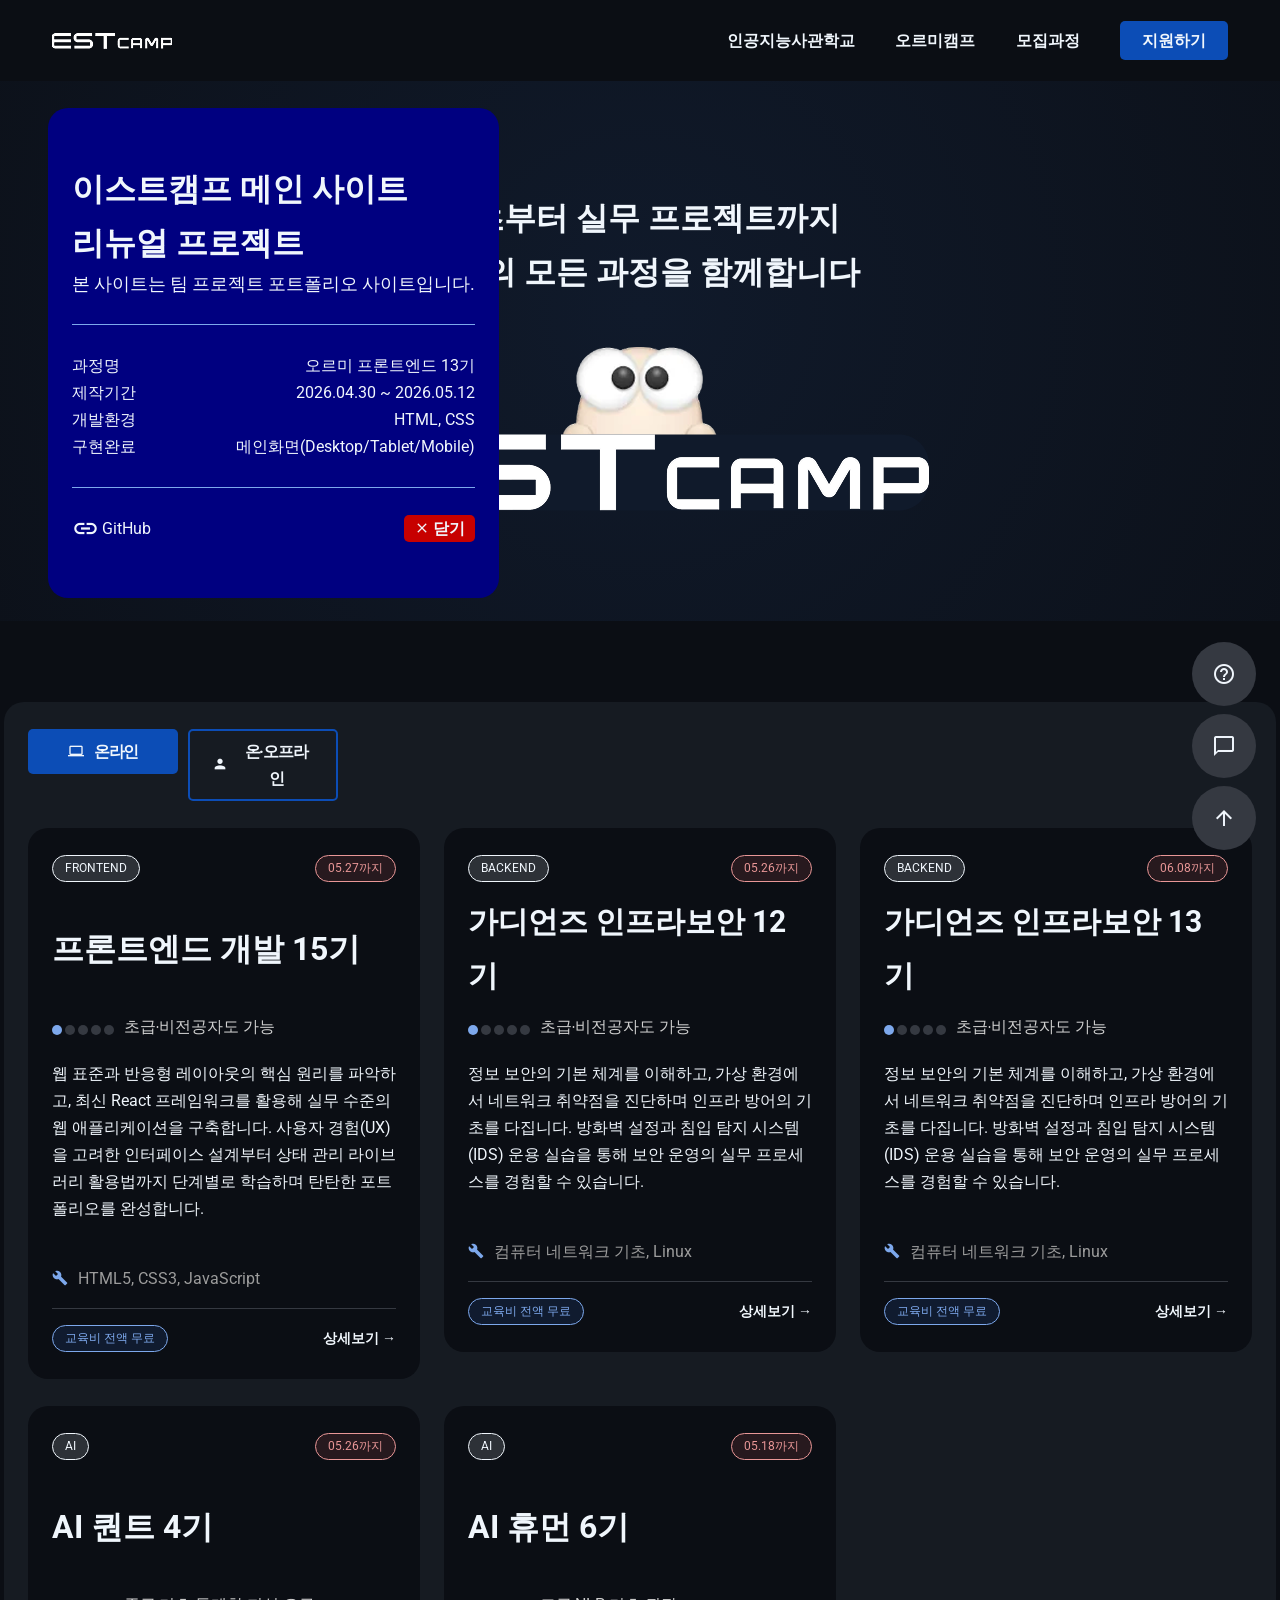
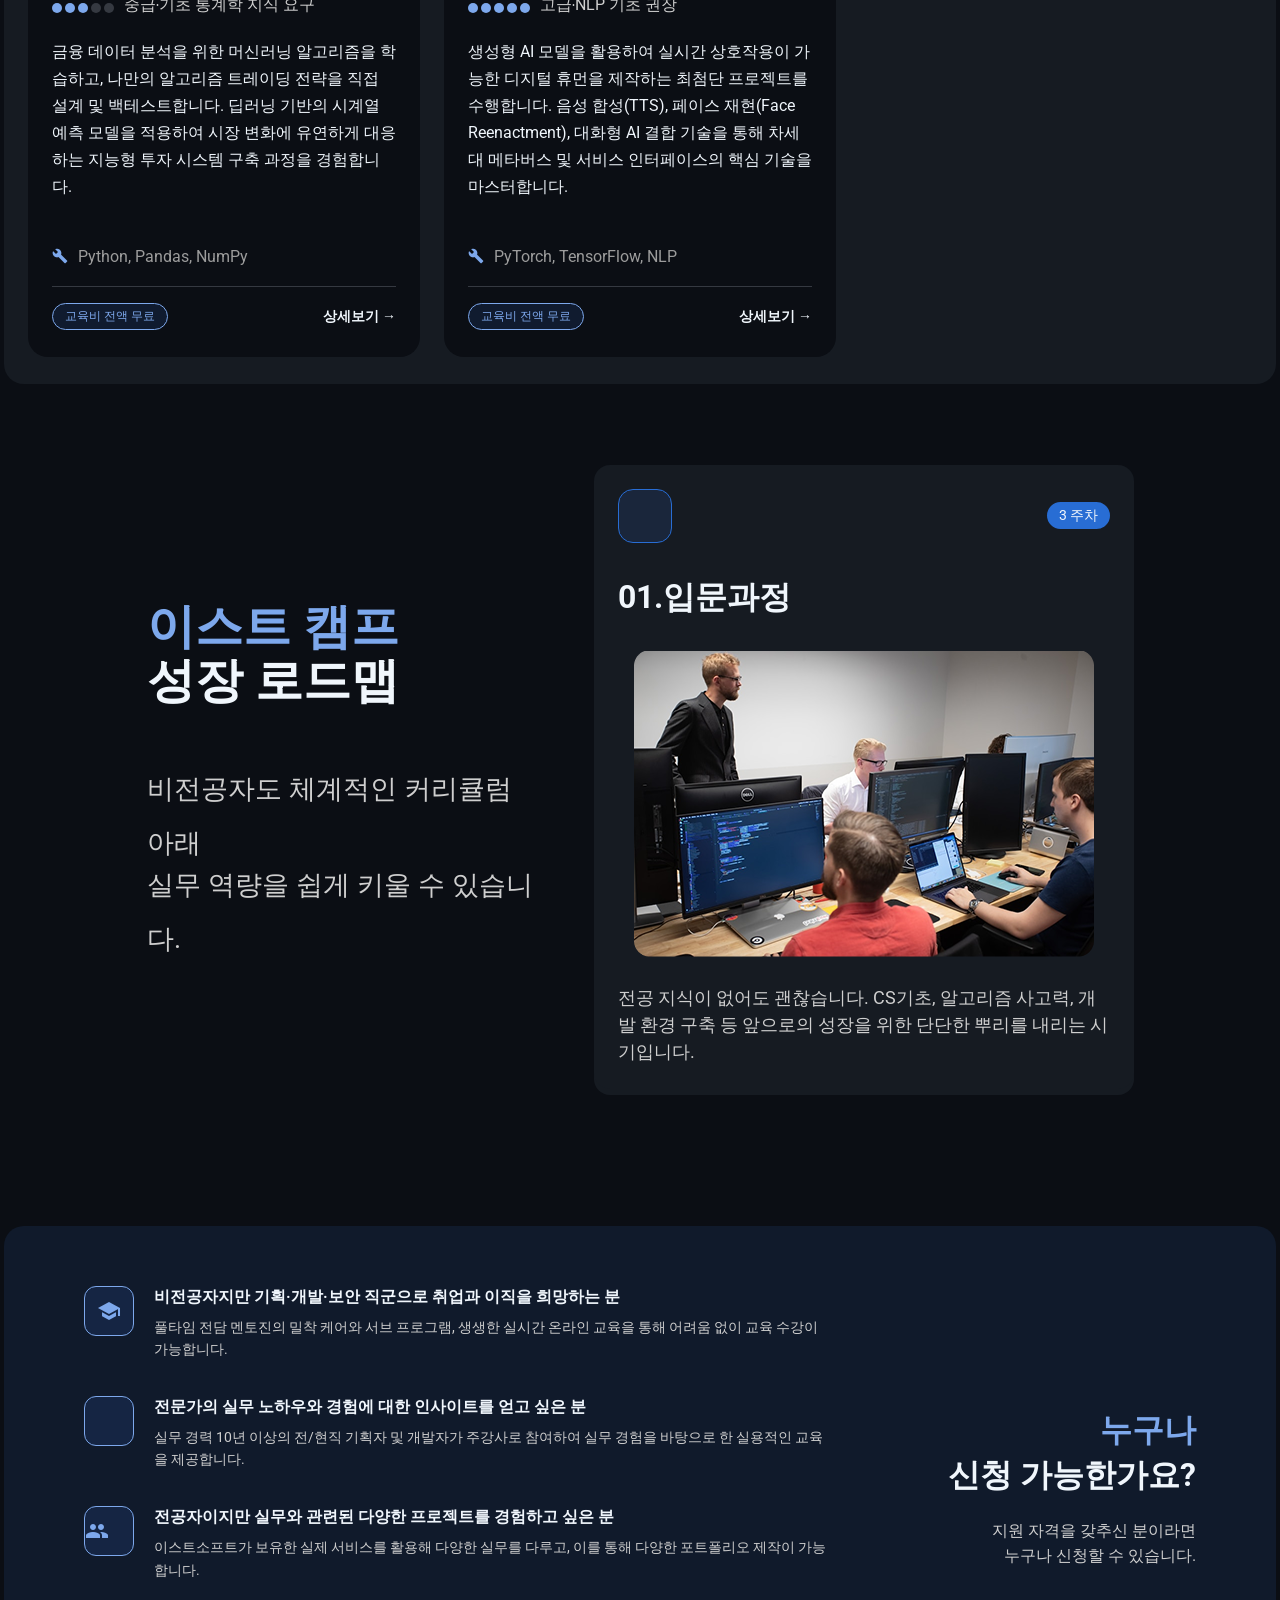
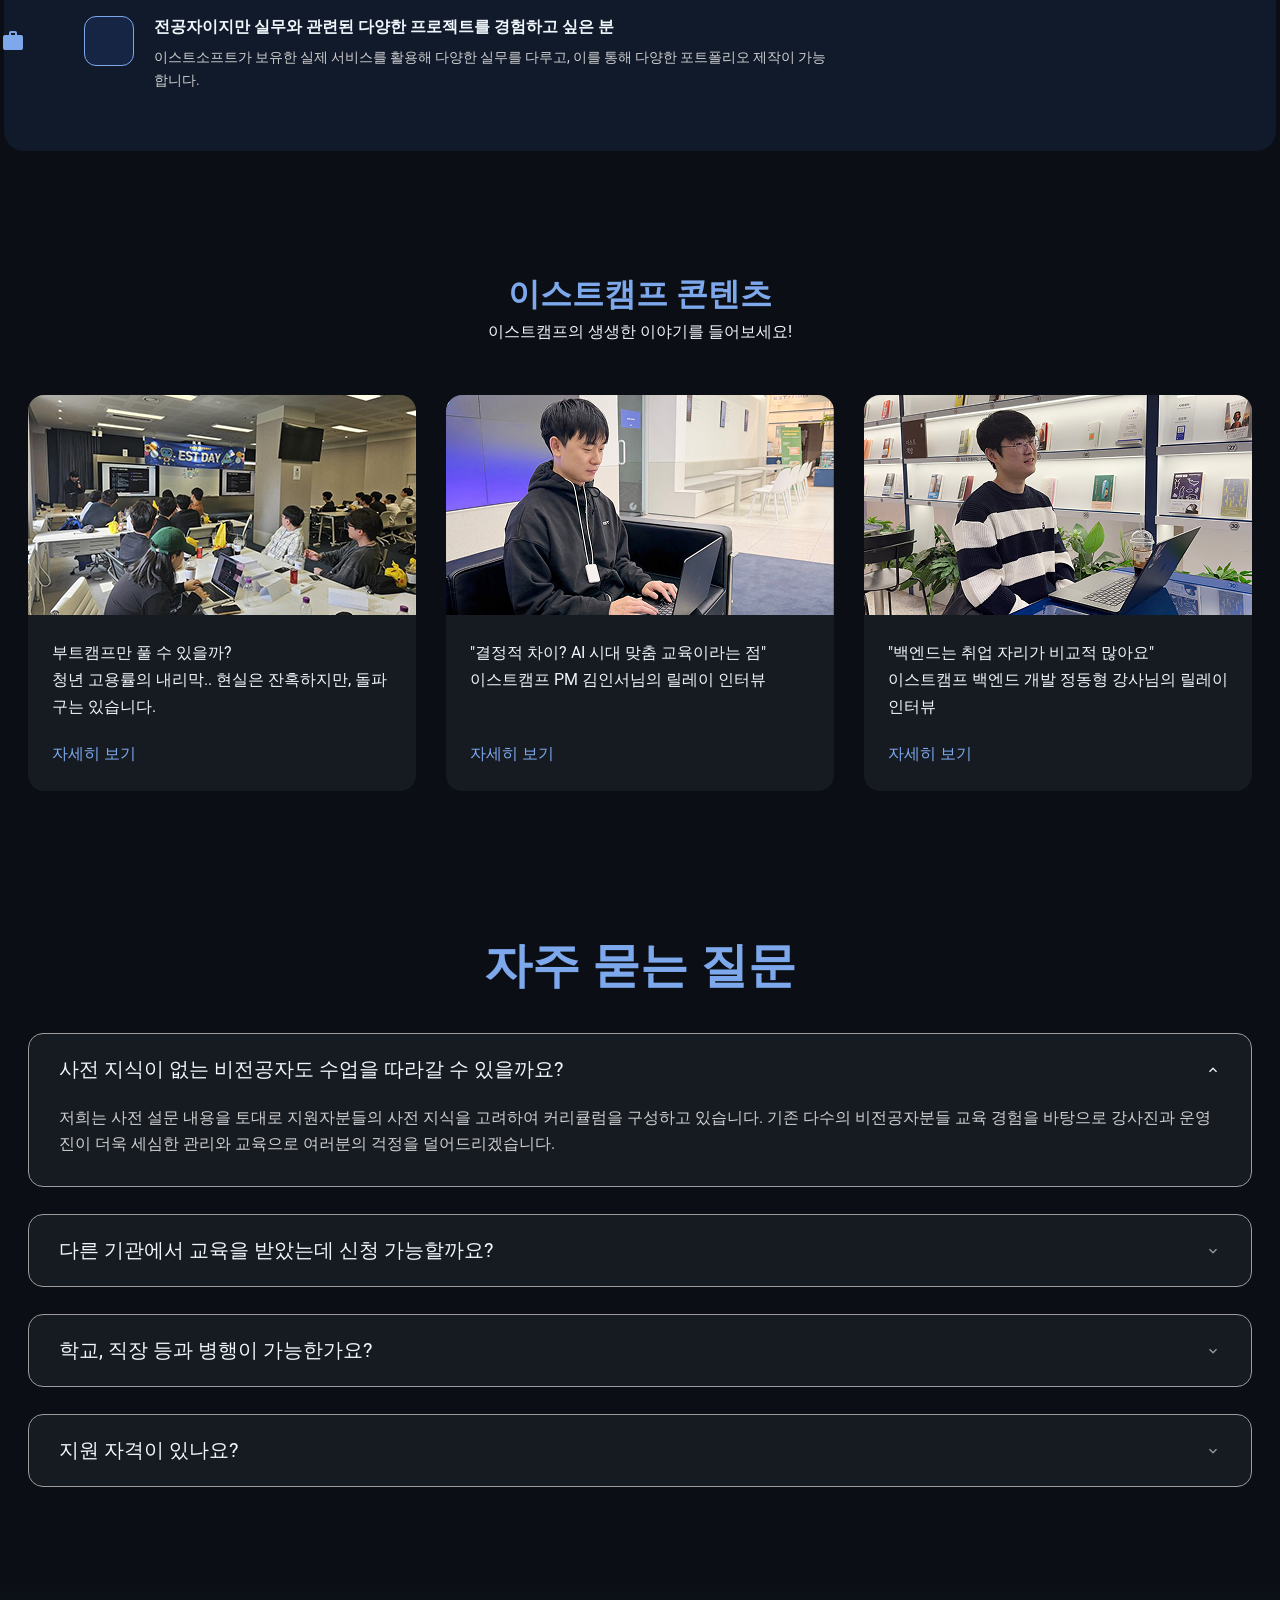
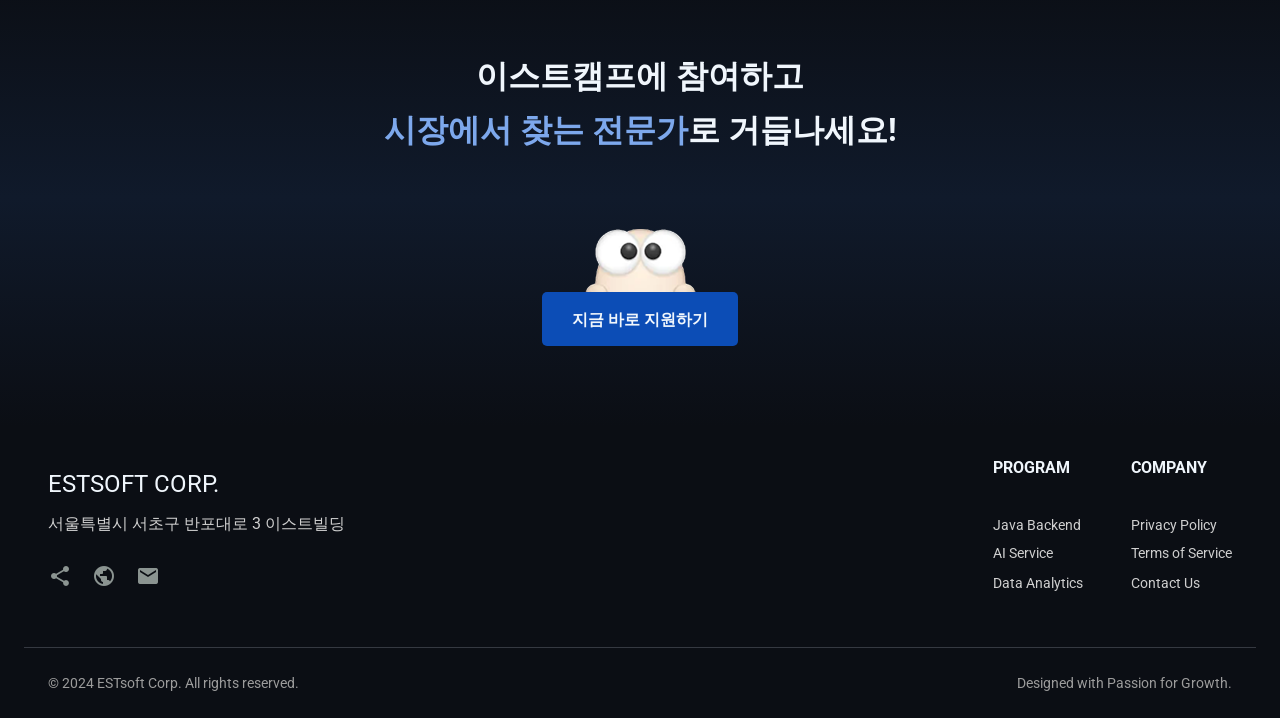
==== commit 0815b5a8: "fix:color change for accessibility test" ====
--- a/index.html
+++ b/index.html
@@ -512,7 +512,7 @@
           </div>
         </div>
         <div class="roadmap-right display-flex flex-column row-gap-1">
-          <div class="roadmap-card display-flex flex-column row-gap-1">
+          <div class="roadmap-card card-1 display-flex flex-column row-gap-1">
             <div
               class="roadmap-card-header display-flex justify-content-between align-items-center"
             >
--- a/css/common.css
+++ b/css/common.css
@@ -14,7 +14,7 @@
   --color-black: #0b0e14;
   --color-light-black: #161b22;
   --color-gray: #353941;
-  --color-light-gray: #6e6e6e;
+  --color-light-gray: #9c9c9c;
   --color-light-gray-low-transparency: rgba(110, 110, 110, 0.15);
   --color-super-light-gray: #cfcfcf;
   --color-icon-gray: #8b9491;
@@ -23,15 +23,16 @@
   --color-navy: #101a2b;
   --color-primary: #0c4db6;
   --color-primary-low-transparency: rgba(12, 77, 182, 0.15);
-  --color-light-primary: #2f68c5;
+  --color-light-primary: #7da8ec;
   --color-light-primary-low-transparency: rgba(47, 104, 197, 0.15);
 
   /* White & Accents */
   --color-white: #f0f6fc;
   --color-white-low-transparency: rgba(240, 246, 252, 0.15);
-  --color-red: #c65a5a;
+  --color-red: #e99797;
   --color-red-low-transparency: rgba(198, 90, 90, 0.15);
   --color-transparent: rgba(255, 255, 255, 0);
+  --color-roadmap-card-1: #286dd4;
   --color-roadmap-card-2: #1e5fc0;
   --color-roadmap-card-3: #1254bb;
   --color-roadmap-card-4: #0c4db6;
--- a/css/index.css
+++ b/css/index.css
@@ -7,7 +7,7 @@
   box-sizing: border-box;
   /* style */
   border-radius: 5px;
-  background: var(--color-light-primary);
+  background: var(--color-primary);
   color: var(--color-white);
 }
 
@@ -184,8 +184,8 @@
   padding-bottom: 6.75px;
   /* style */
   background: var(--color-transparent);
-  color: var(--color-light-primary);
-  border: 2px solid var(--color-light-primary);
+  color: var(--color-white);
+  border: 2px solid var(--color-primary);
 }
 /*--- toggle button ---*/
 
@@ -449,7 +449,7 @@
   padding: 13px 15px 14px 15px;
   border-radius: 15px;
   background-color: var(--color-light-primary-low-transparency);
-  border: 1px solid var(--color-light-primary);
+  border: 1px solid var(--color-roadmap-card-1);
   box-sizing: border-box;
   display: flex;
   align-items: center;
@@ -458,7 +458,7 @@
 }
 
 .roadmap-card-icon span {
-  color: var(--color-light-primary);
+  color: var(--color-roadmap-card-1);
   font-size: var(--font-body-icon-l);
 }
 
@@ -509,7 +509,7 @@
   height: var(--base-row-unit); /* 27px */
   padding: 3.75px 12px;
   border-radius: 9999px;
-  background-color: var(--color-light-primary);
+  background-color: var(--color-roadmap-card-1);
   color: var(--color-white);
   white-space: nowrap;
   box-sizing: border-box;
@@ -971,7 +971,7 @@
 #popup div:last-child > label > a {
   padding-left: 10px;
   padding-right: 10px;
-  background: red;
+  background: #c70000;
 }
 
 #popup hr {
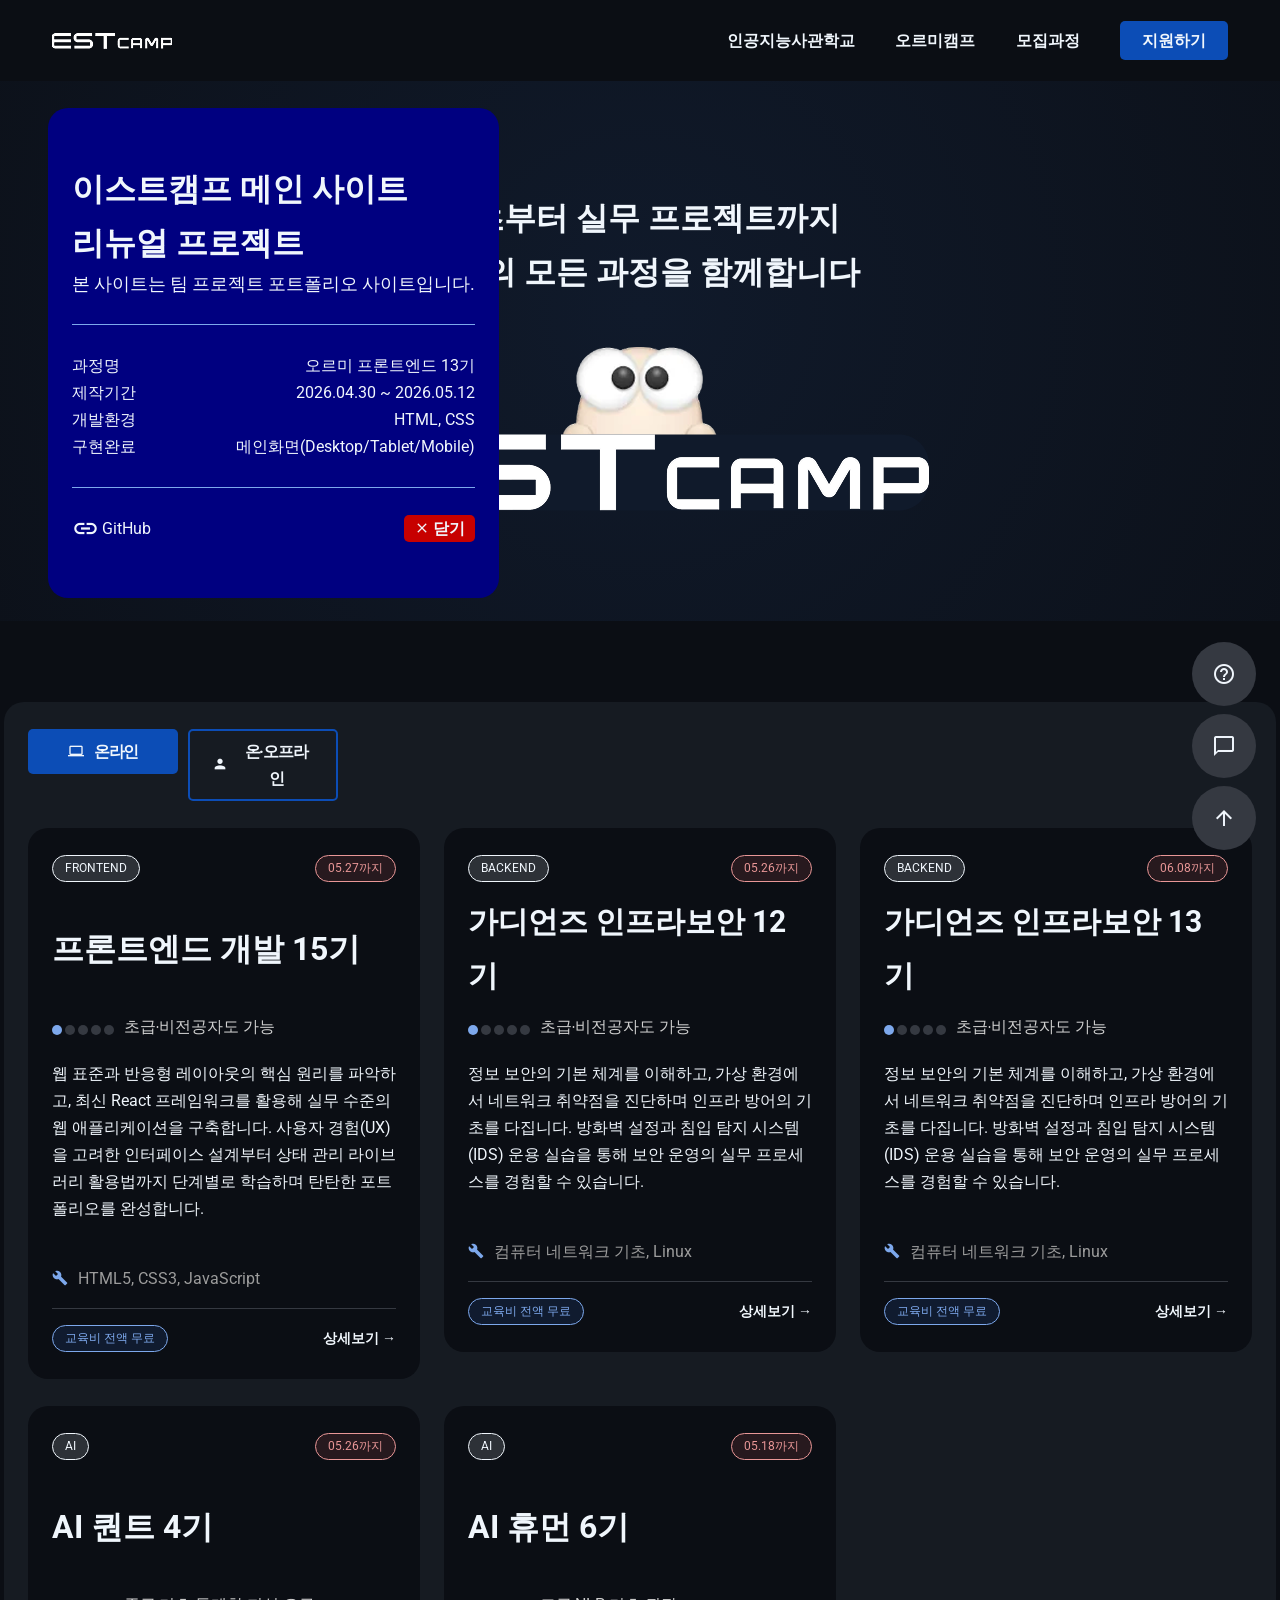
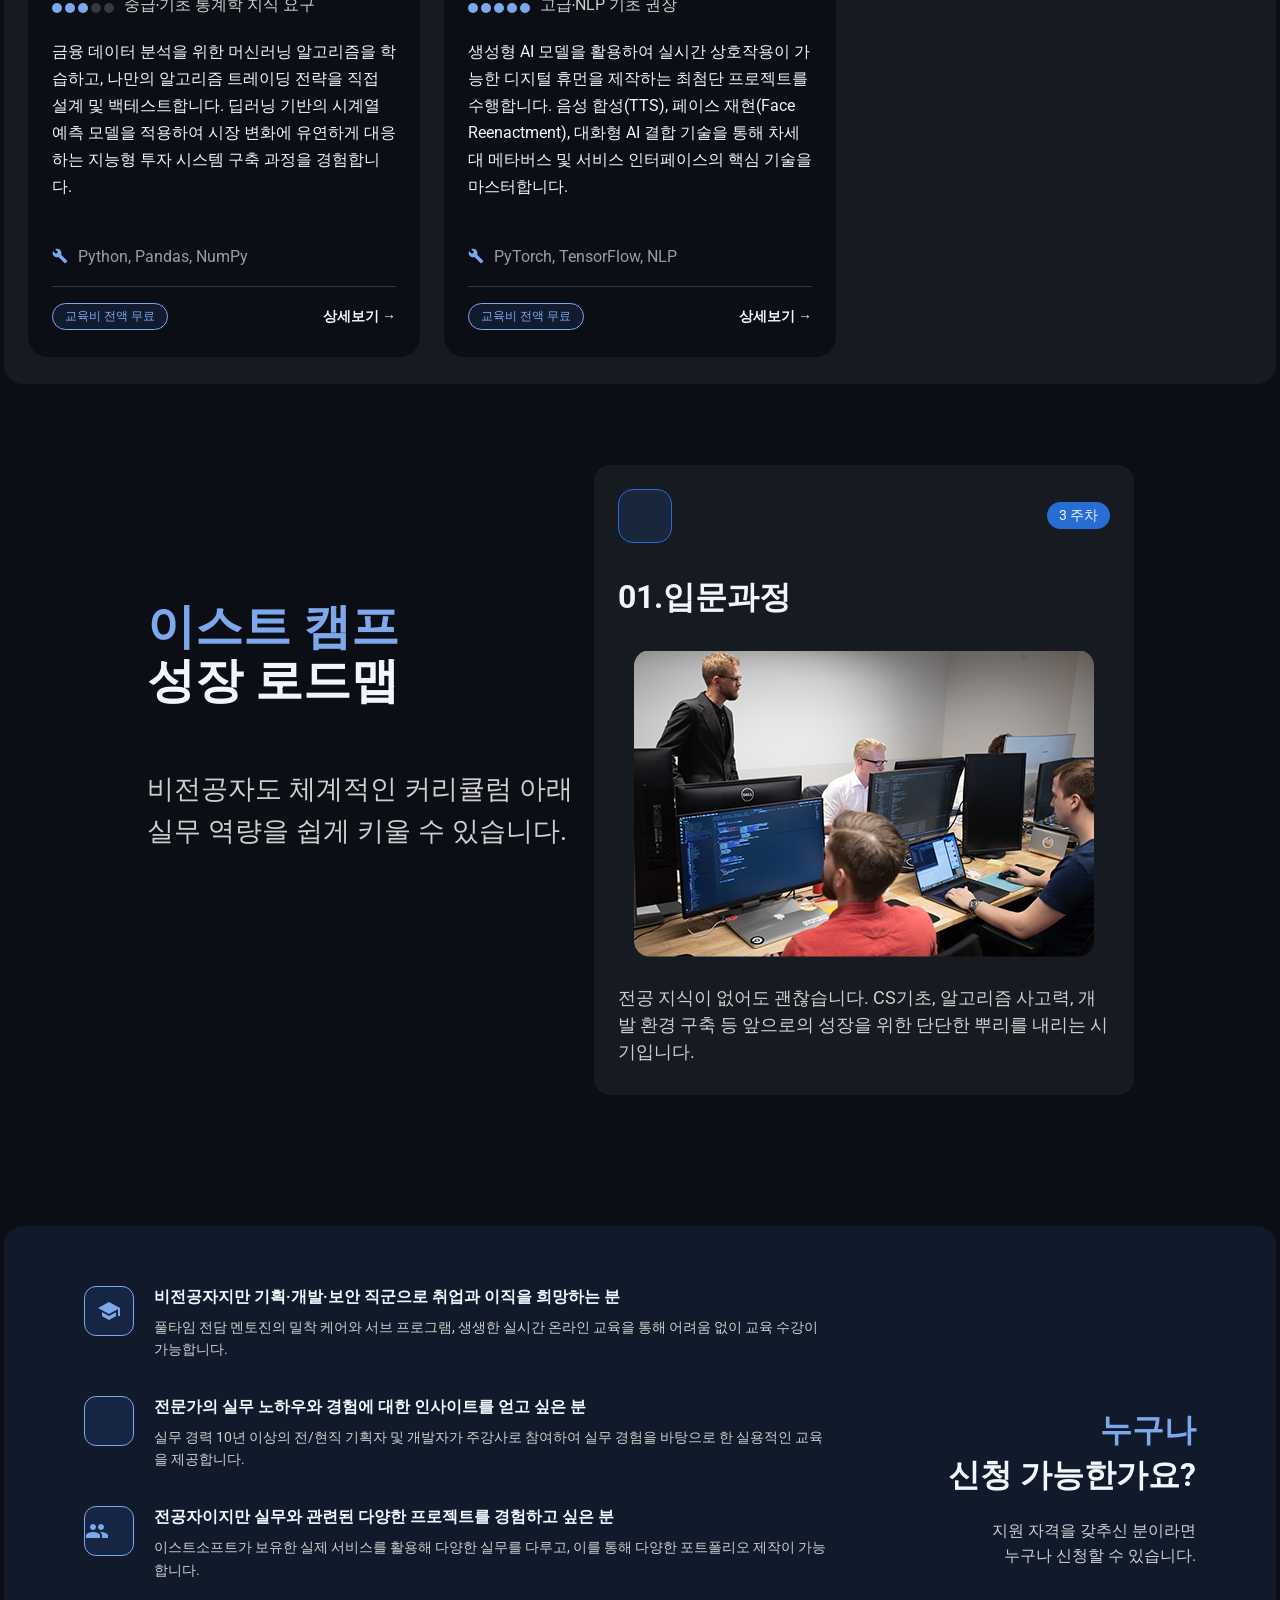
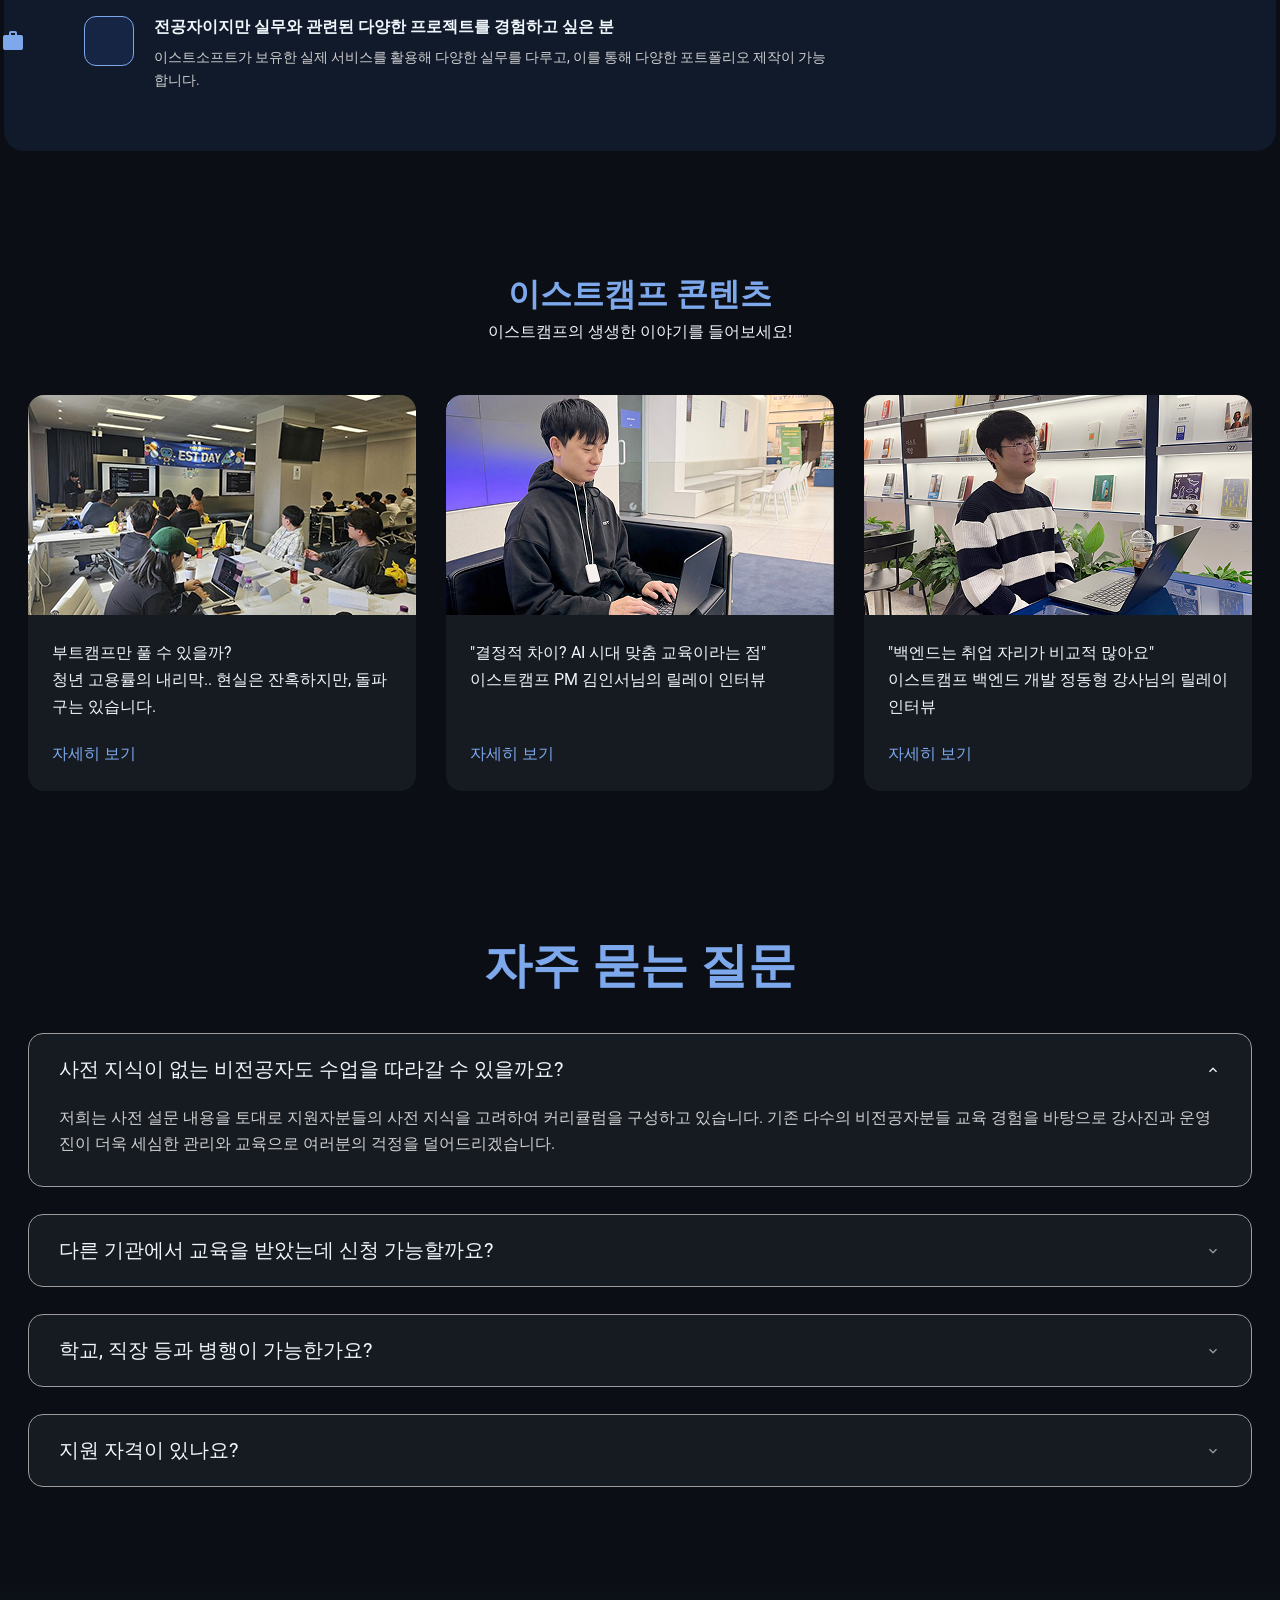
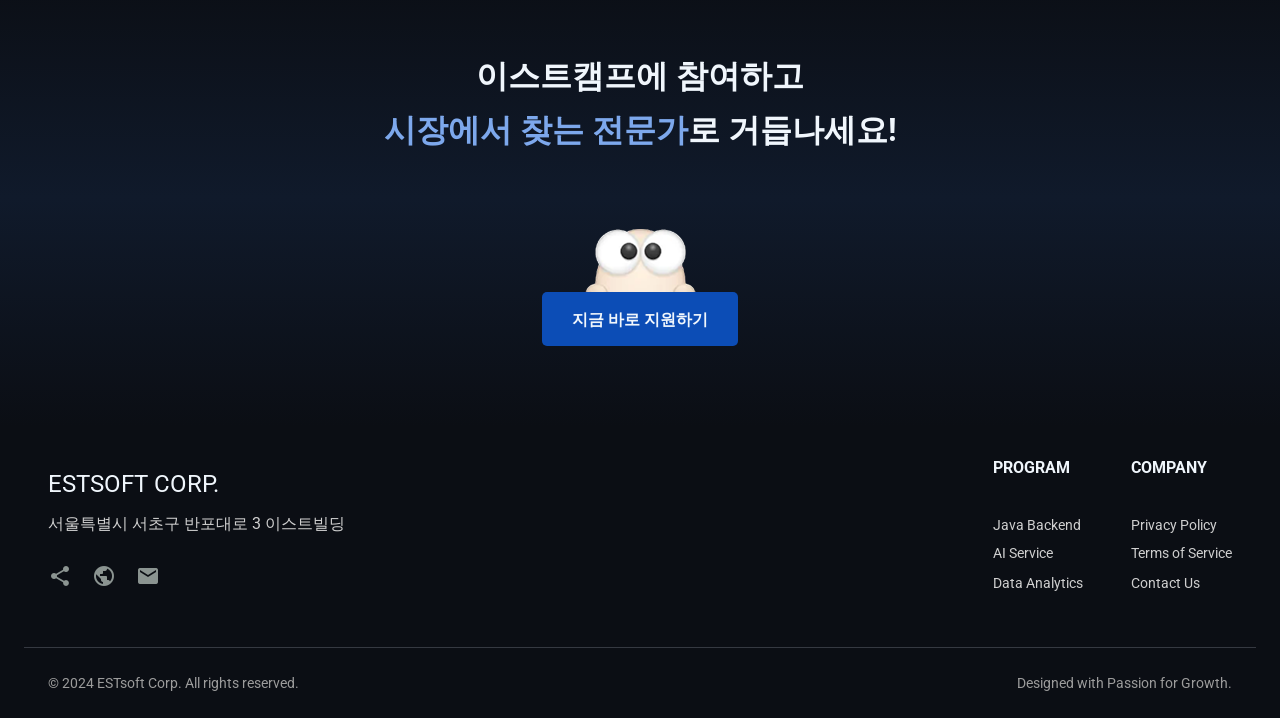
==== commit c181b1d8: "fix:semantic tag edit" ====
--- a/index.html
+++ b/index.html
@@ -191,7 +191,7 @@
                   >
                 </div>
                 <div class="course-card-title display-flex align-items-center">
-                  <h3 class="text-heading-m">프론트엔드 개발 15기</h3>
+                  <h2 class="text-heading-m">프론트엔드 개발 15기</h2>
                 </div>
                 <div class="course-card-main display-flex flex-column">
                   <!-- <div class="display-flex flex-column"> -->
@@ -255,7 +255,7 @@
                   >
                 </div>
                 <div class="course-card-title display-flex align-items-center">
-                  <h3 class="text-heading-s">가디언즈 인프라보안 12기</h3>
+                  <h2 class="text-heading-s">가디언즈 인프라보안 12기</h2>
                 </div>
                 <div class="course-card-main display-flex flex-column">
                   <!-- <div class="display-flex flex-column"> -->
@@ -318,7 +318,7 @@
                   >
                 </div>
                 <div class="course-card-title display-flex align-items-center">
-                  <h3 class="text-heading-s">가디언즈 인프라보안 13기</h3>
+                  <h2 class="text-heading-s">가디언즈 인프라보안 13기</h2>
                 </div>
                 <div class="course-card-main display-flex flex-column">
                   <!-- <div class="display-flex flex-column"> -->
@@ -382,7 +382,7 @@
                   >
                 </div>
                 <div class="course-card-title display-flex align-items-center">
-                  <h3 class="text-heading-m">AI 퀀트 4기</h3>
+                  <h2 class="text-heading-m">AI 퀀트 4기</h2>
                 </div>
                 <div class="course-card-main display-flex flex-column">
                   <!-- <div class="display-flex flex-column"> -->
@@ -444,7 +444,7 @@
                   >
                 </div>
                 <div class="course-card-title display-flex align-items-center">
-                  <h3 class="text-heading-m">AI 휴먼 6기</h3>
+                  <h2 class="text-heading-m">AI 휴먼 6기</h2>
                 </div>
                 <div class="course-card-main display-flex flex-column">
                   <!-- <div class="display-flex flex-column"> -->
--- a/css/common.css
+++ b/css/common.css
@@ -74,8 +74,8 @@
 
 .container {
   max-width: 1272px;
+  margin: 0 auto;
   width: 100%;
-  margin: 0 auto;
   padding: 0 24px;
   box-sizing: border-box;
 }
--- a/css/index.css
+++ b/css/index.css
@@ -396,6 +396,7 @@
   line-height: calc(var(--base-row-unit) * 2);
   color: var(--color-super-light-gray);
   margin: 0;
+  white-space: nowrap; /* 파이어폭스 렌더링 엔진 줄바꿈 방지 */
 }
 
 .roadmap-desc p + p {
